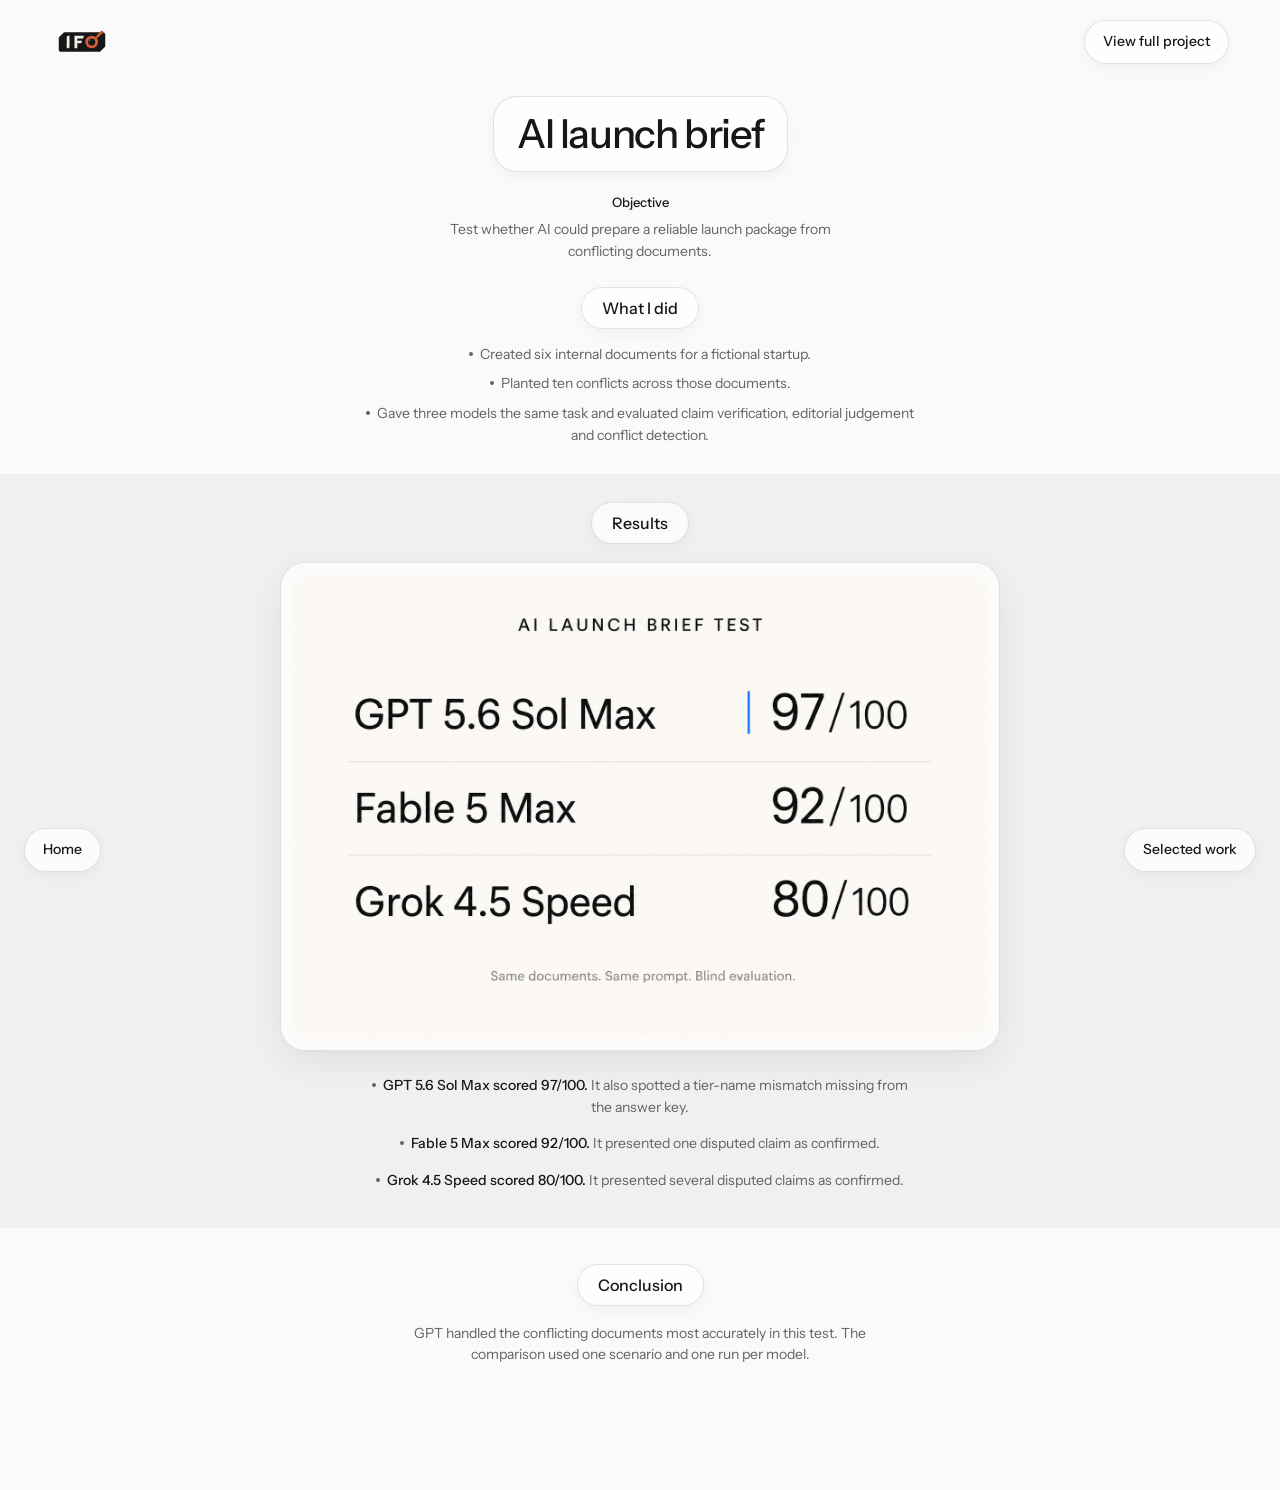
==== ai-launch-brief.html @ 63b4e8fa "Build AI launch brief recap with scorecard and project link" ====
<!doctype html>
<html lang="en">
<head>
  <meta charset="utf-8">
  <meta name="viewport" content="width=device-width, initial-scale=1, viewport-fit=cover">
  <title>AI launch brief — Israel Femi-Ojo</title>
  <meta name="description" content="Three AI models, six startup documents and ten planted conflicts. An independent launch brief evaluation by Israel Femi-Ojo.">
  <link rel="icon" href="assets/favicon.png" type="image/png">
  <link rel="preconnect" href="https://fonts.googleapis.com">
  <link rel="preconnect" href="https://fonts.gstatic.com" crossorigin>
  <link href="https://fonts.googleapis.com/css2?family=Instrument+Sans:wdth,wght@75..100,400..700&display=swap" rel="stylesheet">
  <style>
html {
  color-scheme: light;
  scroll-behavior: smooth;
  scroll-padding-bottom: calc(112px + env(safe-area-inset-bottom));
}

body {
  margin: 0;
  background: #fafafa;
}

#ifo-launch-brief {
  --lb-page: #fafafa;
  --lb-band: #eff1f1;
  --lb-ink: #171717;
  --lb-muted: #626262;
  --lb-border: rgba(24, 24, 24, 0.12);
  --lb-glass: rgba(255, 255, 255, 0.69);
  --lb-ease: cubic-bezier(0.16, 1, 0.3, 1);
  min-height: 100dvh;
  background: var(--lb-page);
  color: var(--lb-ink);
  font-family: "Instrument Sans", Arial, sans-serif;
  font-size: 14px;
  line-height: 1.55;
  text-align: center;
  -webkit-font-smoothing: antialiased;
}

#ifo-launch-brief *,
#ifo-launch-brief *::before,
#ifo-launch-brief *::after {
  box-sizing: border-box;
}

#ifo-launch-brief .lb-navigation {
  display: flex;
  align-items: center;
  justify-content: space-between;
  gap: 16px;
  max-width: 1440px;
  margin: 0 auto;
  padding: 20px clamp(20px, 4vw, 56px) 0;
}

#ifo-launch-brief .lb-logo {
  display: inline-flex;
  align-items: center;
  justify-content: center;
  min-width: 44px;
  min-height: 44px;
}

#ifo-launch-brief .lb-logo img {
  display: block;
  width: 62px;
  height: auto;
}

#ifo-launch-brief main {
  padding-bottom: calc(112px + env(safe-area-inset-bottom));
}

#ifo-launch-brief .lb-intro {
  padding: 28px 20px 24px;
}

#ifo-launch-brief .lb-heading,
#ifo-launch-brief .lb-link {
  display: inline-block;
  width: fit-content;
  max-width: 100%;
  margin: 0;
  border: 1px solid var(--lb-border);
  border-radius: 24px;
  background: var(--lb-glass);
  box-shadow: inset 0 1px 0 rgba(255, 255, 255, 0.95), 0 5px 14px rgba(0, 0, 0, 0.04);
  backdrop-filter: blur(16px);
  -webkit-backdrop-filter: blur(16px);
  color: var(--lb-ink);
  font-weight: 500;
  line-height: 1.25;
}

#ifo-launch-brief .lb-heading {
  padding: 10px 20px;
  font-size: 16px;
}

#ifo-launch-brief .lb-page-title {
  padding: 12px 23px;
  font-size: clamp(28px, 4vw, 40px);
  letter-spacing: -0.035em;
}

#ifo-launch-brief .lb-objective {
  max-width: 46ch;
  margin: 20px auto 0;
}

#ifo-launch-brief .lb-objective h2 {
  margin: 0;
  font-size: 13px;
  font-weight: 500;
}

#ifo-launch-brief .lb-objective p {
  margin: 7px auto 0;
  color: var(--lb-muted);
}

#ifo-launch-brief .lb-method {
  margin-top: 24px;
}

#ifo-launch-brief .lb-setup,
#ifo-launch-brief .lb-findings {
  max-width: 61ch;
  margin: 15px auto 0;
  padding: 0;
  list-style: none;
  color: var(--lb-muted);
}

#ifo-launch-brief .lb-setup li + li,
#ifo-launch-brief .lb-findings li + li {
  margin-top: 8px;
}

#ifo-launch-brief .lb-setup li::before,
#ifo-launch-brief .lb-findings li::before {
  content: "";
  display: inline-block;
  width: 4px;
  height: 4px;
  margin: 0 7px 3px 0;
  border-radius: 50%;
  background: currentColor;
}

#ifo-launch-brief .lb-band {
  background: var(--lb-band);
}

#ifo-launch-brief .lb-results {
  padding: 24px 20px 30px;
}

#ifo-launch-brief .lb-scorecard {
  width: 100%;
  max-width: 720px;
  margin: 18px auto 0;
}

#ifo-launch-brief .lb-image-frame {
  width: 100%;
  padding: 10px;
  border: 1px solid var(--lb-border);
  border-radius: 25px;
  background: var(--lb-glass);
  box-shadow: inset 0 1px 0 rgba(255, 255, 255, 0.95), 0 12px 34px rgba(0, 0, 0, 0.065);
  backdrop-filter: blur(18px);
  -webkit-backdrop-filter: blur(18px);
  transform-origin: 50% 70%;
}

#ifo-launch-brief .lb-image-frame img {
  display: block;
  width: 100%;
  height: auto;
  border-radius: 15px;
}

#ifo-launch-brief .lb-findings {
  margin-top: 24px;
}

#ifo-launch-brief .lb-findings li + li {
  margin-top: 15px;
}

#ifo-launch-brief .lb-findings strong {
  color: var(--lb-ink);
  font-weight: 500;
}

#ifo-launch-brief .lb-conclusion {
  padding: 32px 20px 12px;
}

#ifo-launch-brief .lb-conclusion p {
  max-width: 53ch;
  margin: 17px auto 0;
  color: var(--lb-muted);
}

#ifo-launch-brief .lb-link {
  display: inline-flex;
  align-items: center;
  justify-content: center;
  min-height: 44px;
  padding: 11px 18px;
  font-size: 14px;
  text-decoration: none;
  transition: background-color 180ms ease, border-color 180ms ease, transform 180ms ease;
}

#ifo-launch-brief .lb-link:hover {
  background: rgba(255, 255, 255, 0.98);
  border-color: rgba(24, 24, 24, 0.22);
  transform: translateY(-2px);
}

#ifo-launch-brief .lb-link:active {
  transform: translateY(1px) scale(0.985);
}

#ifo-launch-brief a:focus-visible {
  outline: 3px solid #737d83;
  outline-offset: 4px;
}

#ifo-launch-brief .lb-footer {
  position: fixed;
  left: max(24px, env(safe-area-inset-left));
  right: max(24px, env(safe-area-inset-right));
  bottom: max(28px, env(safe-area-inset-bottom));
  z-index: 30;
  padding: 0;
  pointer-events: none;
}

#ifo-launch-brief .lb-footer nav {
  display: flex;
  align-items: center;
  justify-content: space-between;
  gap: 14px;
}

#ifo-launch-brief .lb-footer a {
  pointer-events: auto;
}

#ifo-launch-brief .lb-visually-hidden {
  position: absolute;
  width: 1px;
  height: 1px;
  padding: 0;
  margin: -1px;
  overflow: hidden;
  clip-path: inset(50%);
  white-space: nowrap;
  border: 0;
}

/* Motion is progressive enhancement: no JavaScript means no hidden content. */
#ifo-launch-brief.lb-motion-ready [data-motion] {
  opacity: 0;
}

#ifo-launch-brief.lb-motion-ready [data-motion="heading"] {
  transform: translateY(-22px) scale(0.91);
}

#ifo-launch-brief.lb-motion-ready [data-motion="lift"] {
  transform: translateY(26px);
}

#ifo-launch-brief.lb-motion-ready [data-motion="frame"] {
  transform: translateY(64px) scale(0.84);
}

#ifo-launch-brief.lb-motion-ready [data-motion].lb-in-view {
  animation-duration: 540ms;
  animation-timing-function: var(--lb-ease);
  animation-fill-mode: both;
  animation-delay: var(--lb-delay, 0ms);
}

#ifo-launch-brief.lb-motion-ready [data-motion="heading"].lb-in-view {
  animation-name: lb-heading-drop;
}

#ifo-launch-brief.lb-motion-ready [data-motion="lift"].lb-in-view {
  animation-name: lb-caption-rise;
  animation-duration: 480ms;
}

#ifo-launch-brief.lb-motion-ready [data-motion="frame"].lb-in-view {
  animation-name: lb-frame-pop;
  animation-duration: 700ms;
}

#ifo-launch-brief.lb-motion-ready [data-motion]:focus-within {
  opacity: 1;
  transform: none;
  animation: none;
}

@keyframes lb-heading-drop {
  0% { opacity: 0; transform: translateY(-22px) scale(0.91); }
  70% { opacity: 1; transform: translateY(3px) scale(1.015); }
  100% { opacity: 1; transform: translateY(0) scale(1); }
}

@keyframes lb-caption-rise {
  0% { opacity: 0; transform: translateY(26px); }
  100% { opacity: 1; transform: translateY(0); }
}

@keyframes lb-frame-pop {
  0% { opacity: 0; transform: translateY(64px) scale(0.84); }
  65% { opacity: 1; transform: translateY(-7px) scale(1.025); }
  100% { opacity: 1; transform: translateY(0) scale(1); }
}

@media (min-width: 560px) {
  #ifo-launch-brief .lb-intro {
    padding-top: 32px;
    padding-bottom: 28px;
  }

  #ifo-launch-brief .lb-results {
    padding: 28px 24px 36px;
  }

  #ifo-launch-brief .lb-image-frame {
    padding: 12px;
  }

  #ifo-launch-brief .lb-conclusion {
    padding-top: 36px;
  }
}

@media (prefers-reduced-motion: reduce) {
  html {
    scroll-behavior: auto;
  }

  #ifo-launch-brief [data-motion] {
    opacity: 1 !important;
    transform: none !important;
    animation: none !important;
  }

  #ifo-launch-brief .lb-link {
    transition: none;
  }

  #ifo-launch-brief .lb-link:hover,
  #ifo-launch-brief .lb-link:active {
    transform: none;
  }
}

</style>
</head>
<body>
  <div id="ifo-launch-brief">
    <header class="lb-navigation">
      <a class="lb-logo" href="index.html#home" aria-label="Home">
        <img src="assets/ifo-logo.svg" alt="IFO" width="1600" height="900">
      </a>
      <a class="lb-link" href="https://funky-oxygen-fc5.notion.site/Can-AI-Safely-Prepare-a-Startup-Launch-Brief-3c50af4e5e038159b1c0fdea4122bce9?source=copy_link" target="_blank" rel="noopener noreferrer" aria-label="View the full AI launch brief project on Notion (opens in a new tab)">View full project</a>
    </header>

    <main>
      <section class="lb-intro" aria-labelledby="lb-title">
        <h1 class="lb-heading lb-page-title" id="lb-title" data-motion="heading">AI launch brief</h1>

        <div class="lb-objective" data-motion="lift">
          <h2>Objective</h2>
          <p>Test whether AI could prepare a reliable launch package from conflicting documents.</p>
        </div>

        <div class="lb-method" aria-labelledby="lb-method-title">
          <h2 class="lb-heading" id="lb-method-title" data-motion="heading">What I did</h2>
          <ul class="lb-setup" role="list">
            <li data-motion="lift">Created six internal documents for a fictional startup.</li>
            <li data-motion="lift" style="--lb-delay: 60ms">Planted ten conflicts across those documents.</li>
            <li data-motion="lift" style="--lb-delay: 120ms">Gave three models the same task and evaluated claim verification, editorial judgement and conflict detection.</li>
          </ul>
        </div>
      </section>

      <section class="lb-results lb-band" aria-labelledby="lb-results-title">
        <h2 class="lb-heading" id="lb-results-title" data-motion="heading">Results</h2>
        <figure class="lb-scorecard">
          <div class="lb-image-frame" data-motion="frame">
            <img src="[data-uri]" alt="AI launch brief test scorecard: GPT 5.6 Sol Max 97/100, Fable 5 Max 92/100, Grok 4.5 Speed 80/100. Same documents, same prompt, blind evaluation." width="1536" height="1024" fetchpriority="high" decoding="async">
          </div>
          <figcaption class="lb-visually-hidden">Results from one scenario, with one run per model.</figcaption>
        </figure>

        <ul class="lb-findings" role="list">
          <li data-motion="lift"><strong>GPT 5.6 Sol Max scored 97/100.</strong> It also spotted a tier-name mismatch missing from the answer key.</li>
          <li data-motion="lift" style="--lb-delay: 60ms"><strong>Fable 5 Max scored 92/100.</strong> It presented one disputed claim as confirmed.</li>
          <li data-motion="lift" style="--lb-delay: 120ms"><strong>Grok 4.5 Speed scored 80/100.</strong> It presented several disputed claims as confirmed.</li>
        </ul>
      </section>

      <section class="lb-conclusion" aria-labelledby="lb-conclusion-title">
        <h2 class="lb-heading" id="lb-conclusion-title" data-motion="heading">Conclusion</h2>
        <p data-motion="lift">GPT handled the conflicting documents most accurately in this test. The comparison used one scenario and one run per model.</p>
      </section>
    </main>

    <footer class="lb-footer">
      <nav aria-label="Return navigation">
        <a class="lb-link" href="index.html#home">Home</a>
        <a class="lb-link" href="index.html#work">Selected work</a>
      </nav>
    </footer>
  </div>
<script>
(() => {
  "use strict";

  const root = document.getElementById("ifo-launch-brief");
  if (!root || !window.matchMedia) return;

  const pieces = [...root.querySelectorAll("[data-motion]")];
  const preference = window.matchMedia("(prefers-reduced-motion: reduce)");
  let observer;

  function resetMotion() {
    if (observer) observer.disconnect();
    observer = null;
    root.classList.remove("lb-motion-ready");
    pieces.forEach(piece => piece.classList.remove("lb-in-view"));
  }

  function configureMotion() {
    resetMotion();
    if (preference.matches || !("IntersectionObserver" in window)) return;

    try {
      observer = new IntersectionObserver(entries => {
        entries.forEach(entry => {
          // Exit resets each piece so it animates again when revisited.
          entry.target.classList.toggle("lb-in-view", entry.isIntersecting);
        });
      }, { root: null, threshold: 0.14, rootMargin: "0px 0px -6% 0px" });

      root.classList.add("lb-motion-ready");
      pieces.forEach(piece => observer.observe(piece));
    } catch {
      resetMotion();
    }
  }

  configureMotion();

  if (preference.addEventListener) {
    preference.addEventListener("change", configureMotion);
  } else if (preference.addListener) {
    preference.addListener(configureMotion);
  }

  // Replay after browser Back restores the page from its cache.
  window.addEventListener("pageshow", event => {
    if (event.persisted) configureMotion();
  });
})();

</script>
</body>
</html>
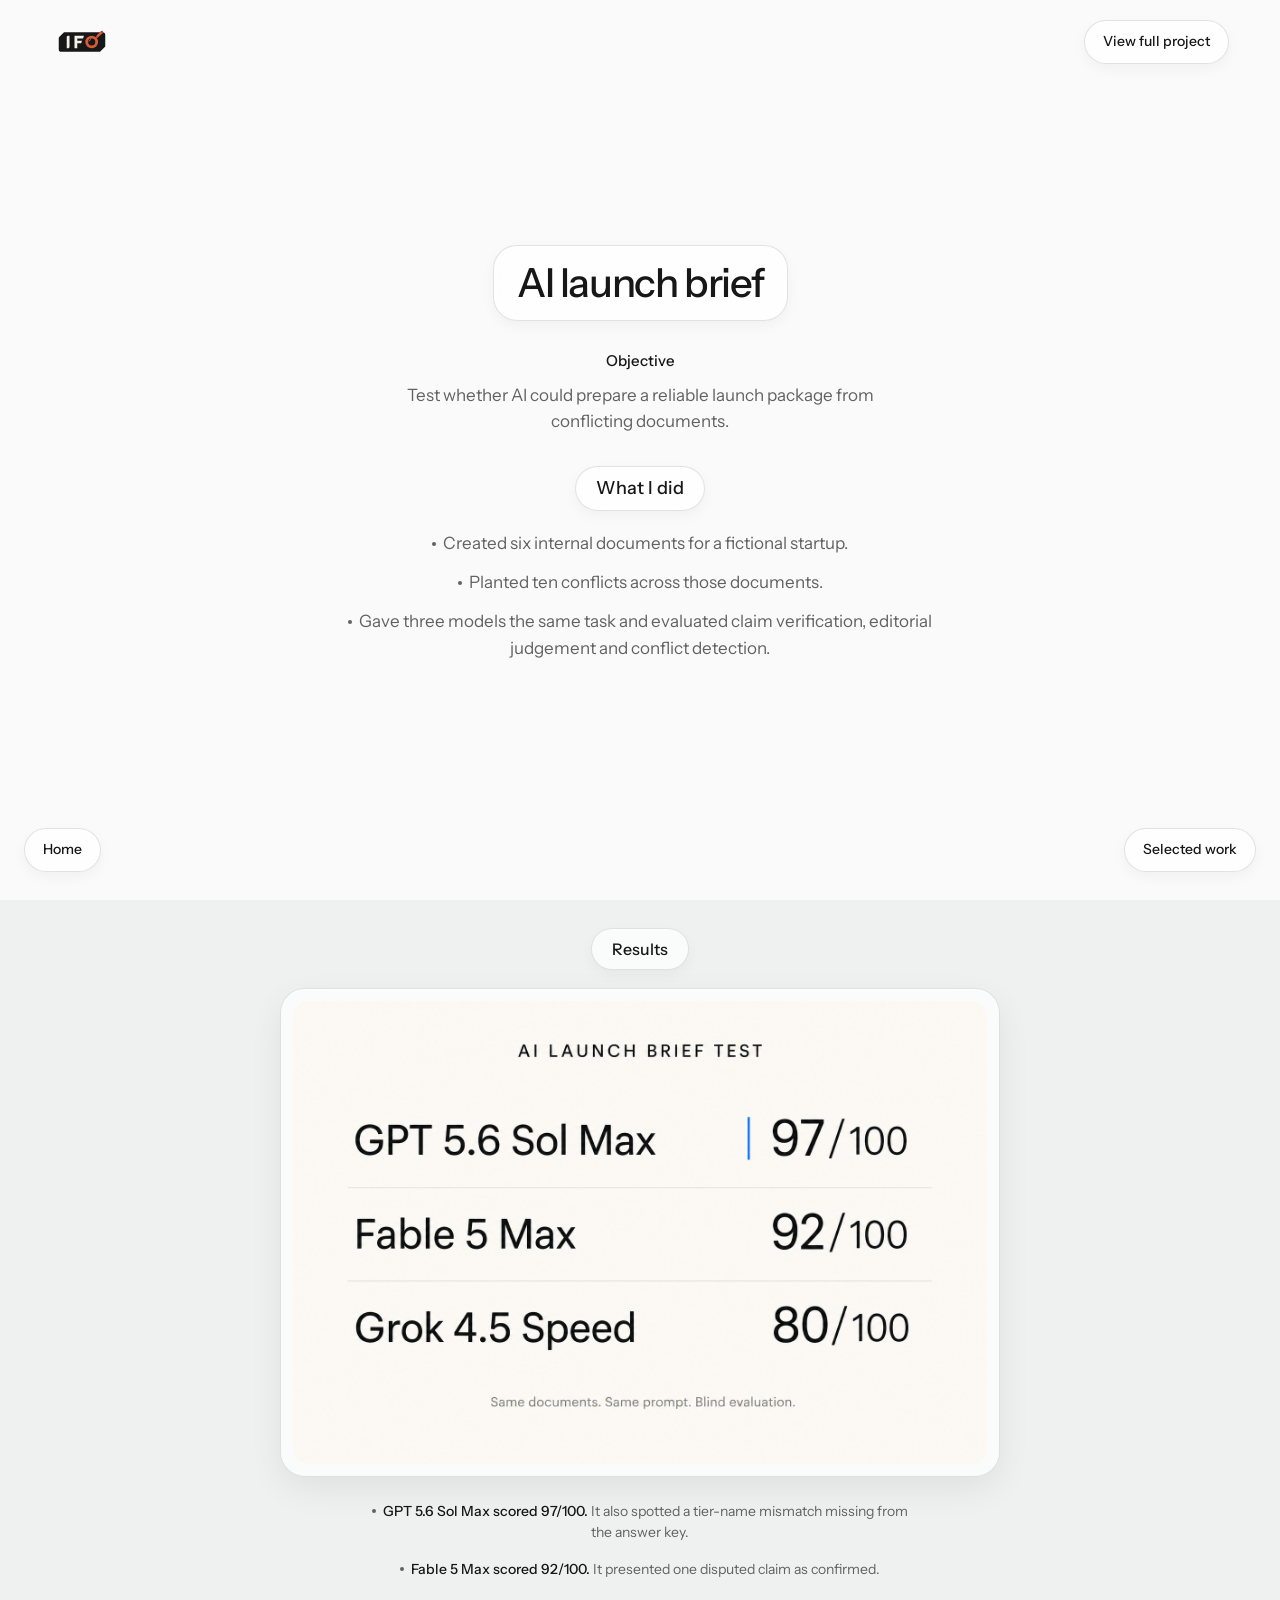
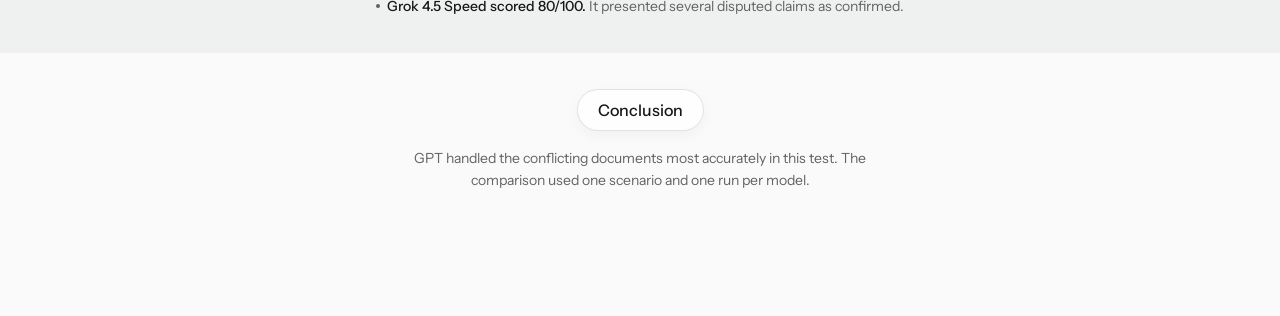
==== commit f52848f0: "Enlarge launch intro and reveal Results after scrolling" ====
--- a/ai-launch-brief.html
+++ b/ai-launch-brief.html
@@ -74,7 +74,14 @@
 }
 
 #ifo-launch-brief .lb-intro {
-  padding: 28px 20px 24px;
+  /* The intro owns the first screen; Results begins after it, not halfway through it. */
+  min-height: calc(100svh - 64px);
+  min-height: calc(100dvh - 64px);
+  display: flex;
+  flex-direction: column;
+  align-items: center;
+  justify-content: center;
+  padding: 40px 20px calc(104px + env(safe-area-inset-bottom));
 }
 
 #ifo-launch-brief .lb-heading,
@@ -106,23 +113,29 @@
 }
 
 #ifo-launch-brief .lb-objective {
-  max-width: 46ch;
-  margin: 20px auto 0;
+  max-width: 50ch;
+  margin: 28px auto 0;
+  font-size: 16px;
 }
 
 #ifo-launch-brief .lb-objective h2 {
   margin: 0;
-  font-size: 13px;
+  font-size: 15px;
   font-weight: 500;
 }
 
 #ifo-launch-brief .lb-objective p {
-  margin: 7px auto 0;
+  margin: 9px auto 0;
   color: var(--lb-muted);
 }
 
 #ifo-launch-brief .lb-method {
-  margin-top: 24px;
+  margin-top: 32px;
+  width: 100%;
+}
+
+#ifo-launch-brief .lb-method .lb-heading {
+  font-size: 18px;
 }
 
 #ifo-launch-brief .lb-setup,
@@ -137,6 +150,16 @@
 #ifo-launch-brief .lb-setup li + li,
 #ifo-launch-brief .lb-findings li + li {
   margin-top: 8px;
+}
+
+#ifo-launch-brief .lb-setup {
+  margin-top: 19px;
+  font-size: 16px;
+  line-height: 1.6;
+}
+
+#ifo-launch-brief .lb-setup li + li {
+  margin-top: 12px;
 }
 
 #ifo-launch-brief .lb-setup li::before,
@@ -328,8 +351,12 @@
 
 @media (min-width: 560px) {
   #ifo-launch-brief .lb-intro {
-    padding-top: 32px;
-    padding-bottom: 28px;
+    padding-top: 48px;
+  }
+
+  #ifo-launch-brief .lb-objective,
+  #ifo-launch-brief .lb-setup {
+    font-size: 17px;
   }
 
   #ifo-launch-brief .lb-results {
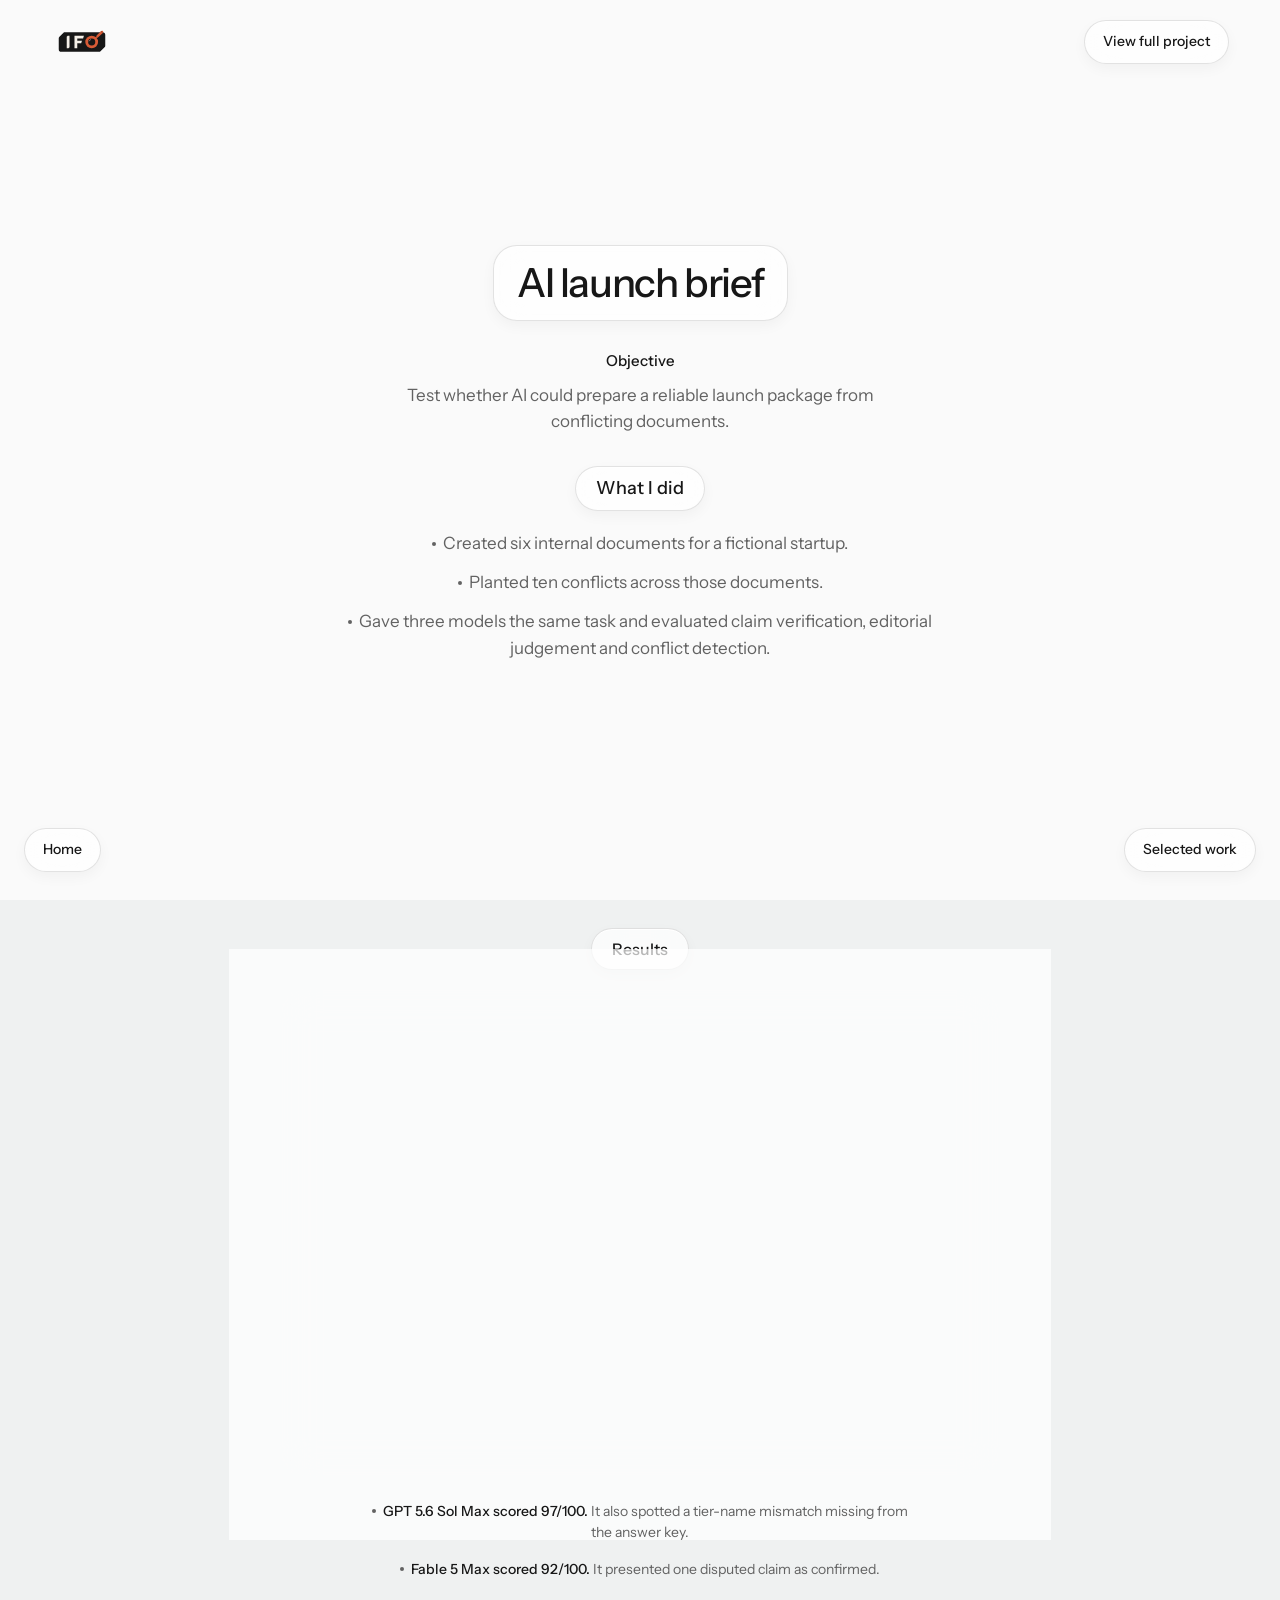
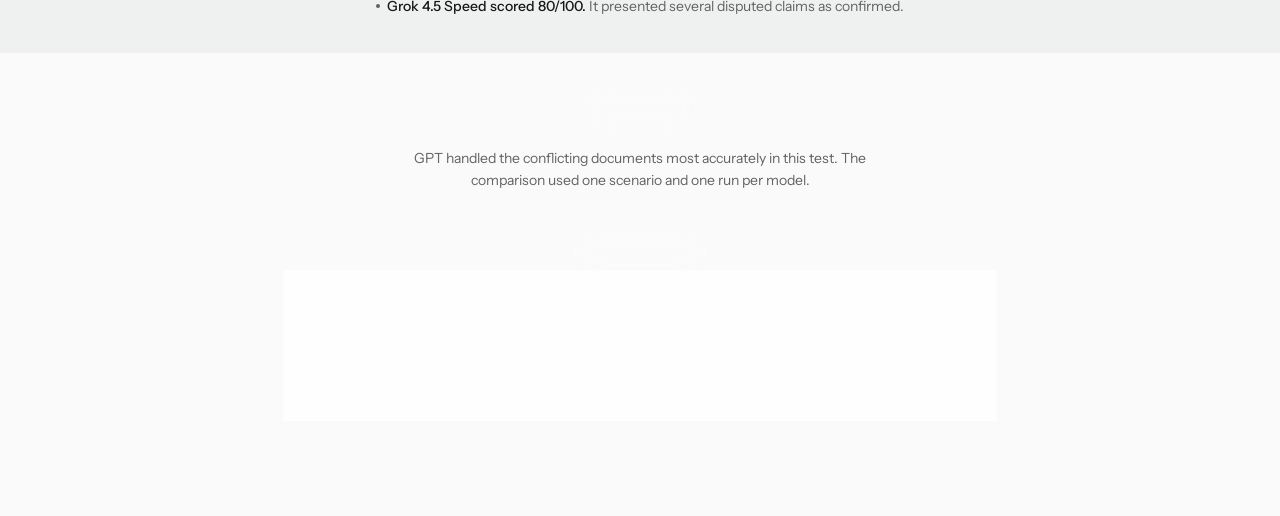
==== commit 81aae4ad: "Add skills applied after launch brief conclusion Added a new section for skills applied with a list " ====
--- a/ai-launch-brief.html
+++ b/ai-launch-brief.html
@@ -229,6 +229,37 @@
   color: var(--lb-muted);
 }
 
+#ifo-launch-brief .lb-skills {
+  padding: 28px 20px 16px;
+}
+
+#ifo-launch-brief .lb-skills-list {
+  display: flex;
+  flex-wrap: wrap;
+  align-items: center;
+  justify-content: center;
+  gap: 12px 22px;
+  width: fit-content;
+  max-width: min(100%, 660px);
+  margin: 18px auto 0;
+  padding: 20px 24px;
+  border: 1px solid var(--lb-border);
+  border-radius: 24px;
+  background: var(--lb-glass);
+  box-shadow: inset 0 1px 0 rgba(255, 255, 255, 0.95), 0 6px 18px rgba(0, 0, 0, 0.035);
+  backdrop-filter: blur(16px);
+  -webkit-backdrop-filter: blur(16px);
+  list-style: none;
+  color: var(--lb-muted);
+  font-size: 14px;
+  line-height: 1.5;
+}
+
+#ifo-launch-brief .lb-skills-list li {
+  min-width: 0;
+  overflow-wrap: anywhere;
+}
+
 #ifo-launch-brief .lb-link {
   display: inline-flex;
   align-items: center;
@@ -443,6 +474,18 @@
         <h2 class="lb-heading" id="lb-conclusion-title" data-motion="heading">Conclusion</h2>
         <p data-motion="lift">GPT handled the conflicting documents most accurately in this test. The comparison used one scenario and one run per model.</p>
       </section>
+
+      <section class="lb-skills" aria-labelledby="lb-skills-title">
+        <h2 class="lb-heading" id="lb-skills-title" data-motion="heading">Skills applied</h2>
+        <ul class="lb-skills-list" role="list" data-motion="lift">
+          <li>Test design</li>
+          <li>AI model evaluation</li>
+          <li>Claim verification</li>
+          <li>Editorial judgement</li>
+          <li>Results analysis</li>
+          <li>Report writing</li>
+        </ul>
+      </section>
     </main>
 
     <footer class="lb-footer">
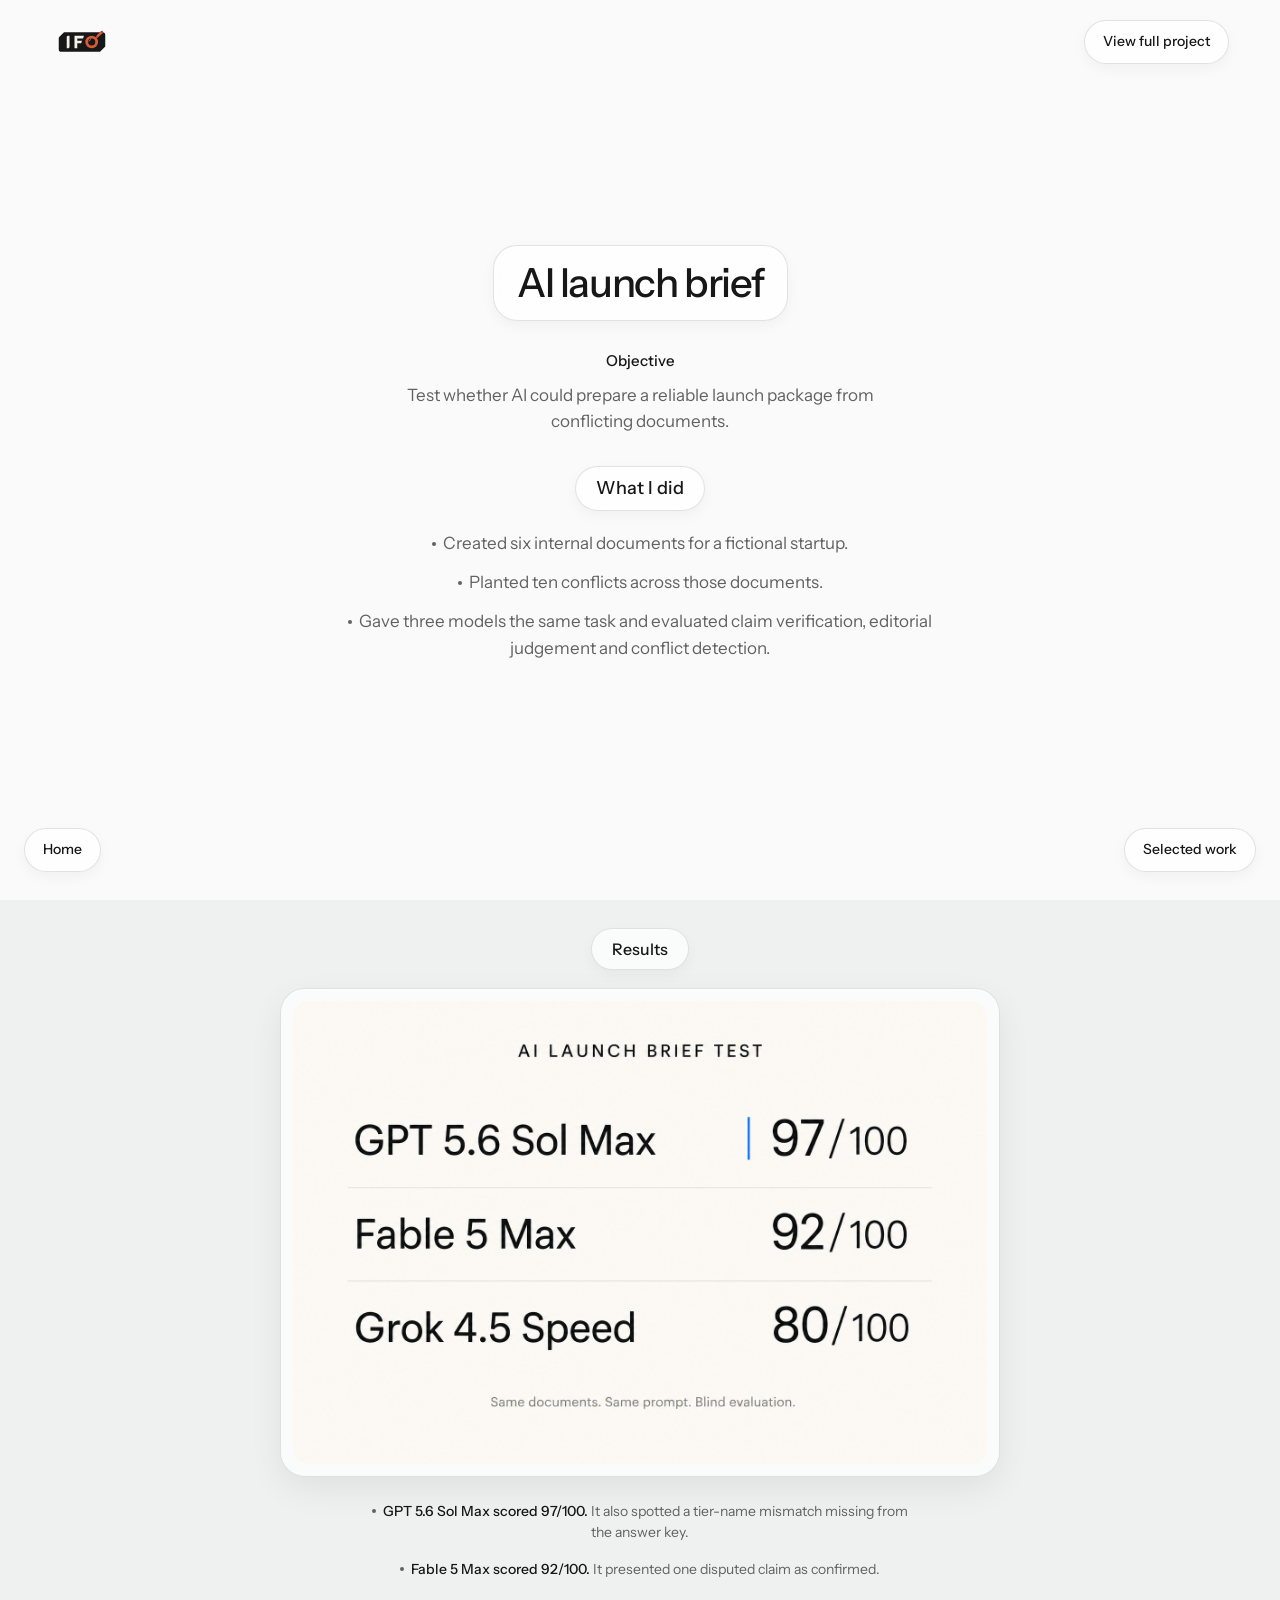
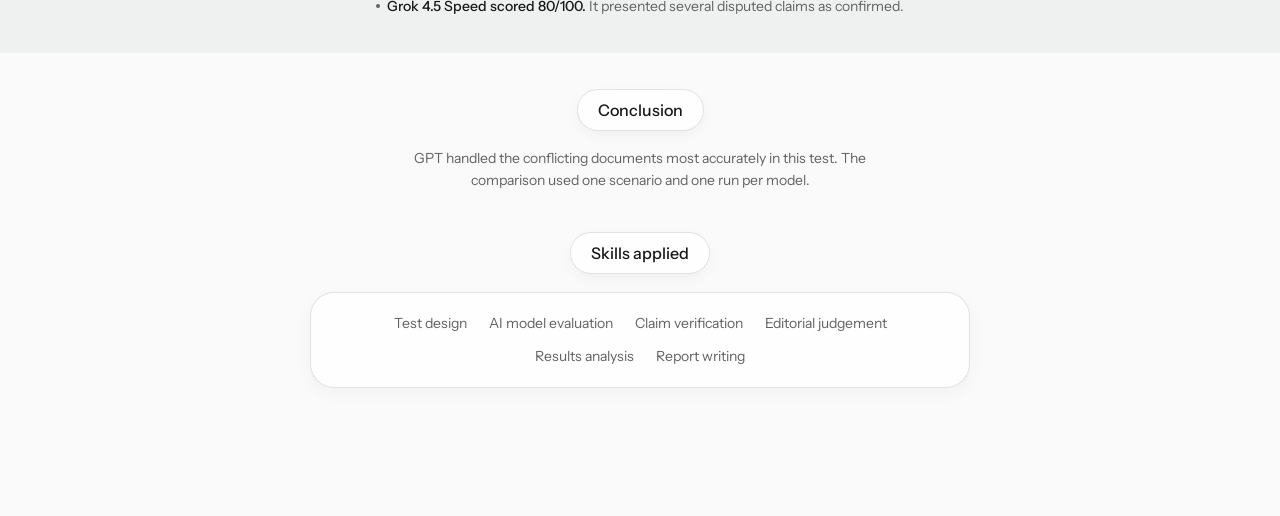
==== commit 227dd2e8: "Finish portfolio skills, homepage credit and sharing previews Add Creative direction to Skills, eigh" ====
--- a/ai-launch-brief.html
+++ b/ai-launch-brief.html
@@ -5,6 +5,24 @@
   <meta name="viewport" content="width=device-width, initial-scale=1, viewport-fit=cover">
   <title>AI launch brief — Israel Femi-Ojo</title>
   <meta name="description" content="Three AI models, six startup documents and ten planted conflicts. An independent launch brief evaluation by Israel Femi-Ojo.">
+  <link rel="canonical" href="https://israelfemiojo.github.io/israel-femi-ojo-portfolio/ai-launch-brief.html">
+  <meta property="og:type" content="website">
+  <meta property="og:site_name" content="Israel Femi-Ojo">
+  <meta property="og:title" content="AI launch brief — Israel Femi-Ojo">
+  <meta property="og:description" content="Three AI models, six startup documents and ten planted conflicts. An independent launch brief evaluation by Israel Femi-Ojo.">
+  <meta property="og:url" content="https://israelfemiojo.github.io/israel-femi-ojo-portfolio/ai-launch-brief.html">
+  <meta property="og:image" content="https://israelfemiojo.github.io/israel-femi-ojo-portfolio/portfolio-preview.jpg">
+  <meta property="og:image:secure_url" content="https://israelfemiojo.github.io/israel-femi-ojo-portfolio/portfolio-preview.jpg">
+  <meta property="og:image:type" content="image/jpeg">
+  <meta property="og:image:width" content="1536">
+  <meta property="og:image:height" content="864">
+  <meta property="og:image:alt" content="IFO logo in black, cream and orange.">
+  <meta name="twitter:card" content="summary_large_image">
+  <meta name="twitter:creator" content="@israelfemiojo">
+  <meta name="twitter:title" content="AI launch brief — Israel Femi-Ojo">
+  <meta name="twitter:description" content="Three AI models, six startup documents and ten planted conflicts. An independent launch brief evaluation by Israel Femi-Ojo.">
+  <meta name="twitter:image" content="https://israelfemiojo.github.io/israel-femi-ojo-portfolio/portfolio-preview.jpg">
+  <meta name="twitter:image:alt" content="IFO logo in black, cream and orange.">
   <link rel="icon" href="assets/favicon.png" type="image/png">
   <link rel="preconnect" href="https://fonts.googleapis.com">
   <link rel="preconnect" href="https://fonts.gstatic.com" crossorigin>
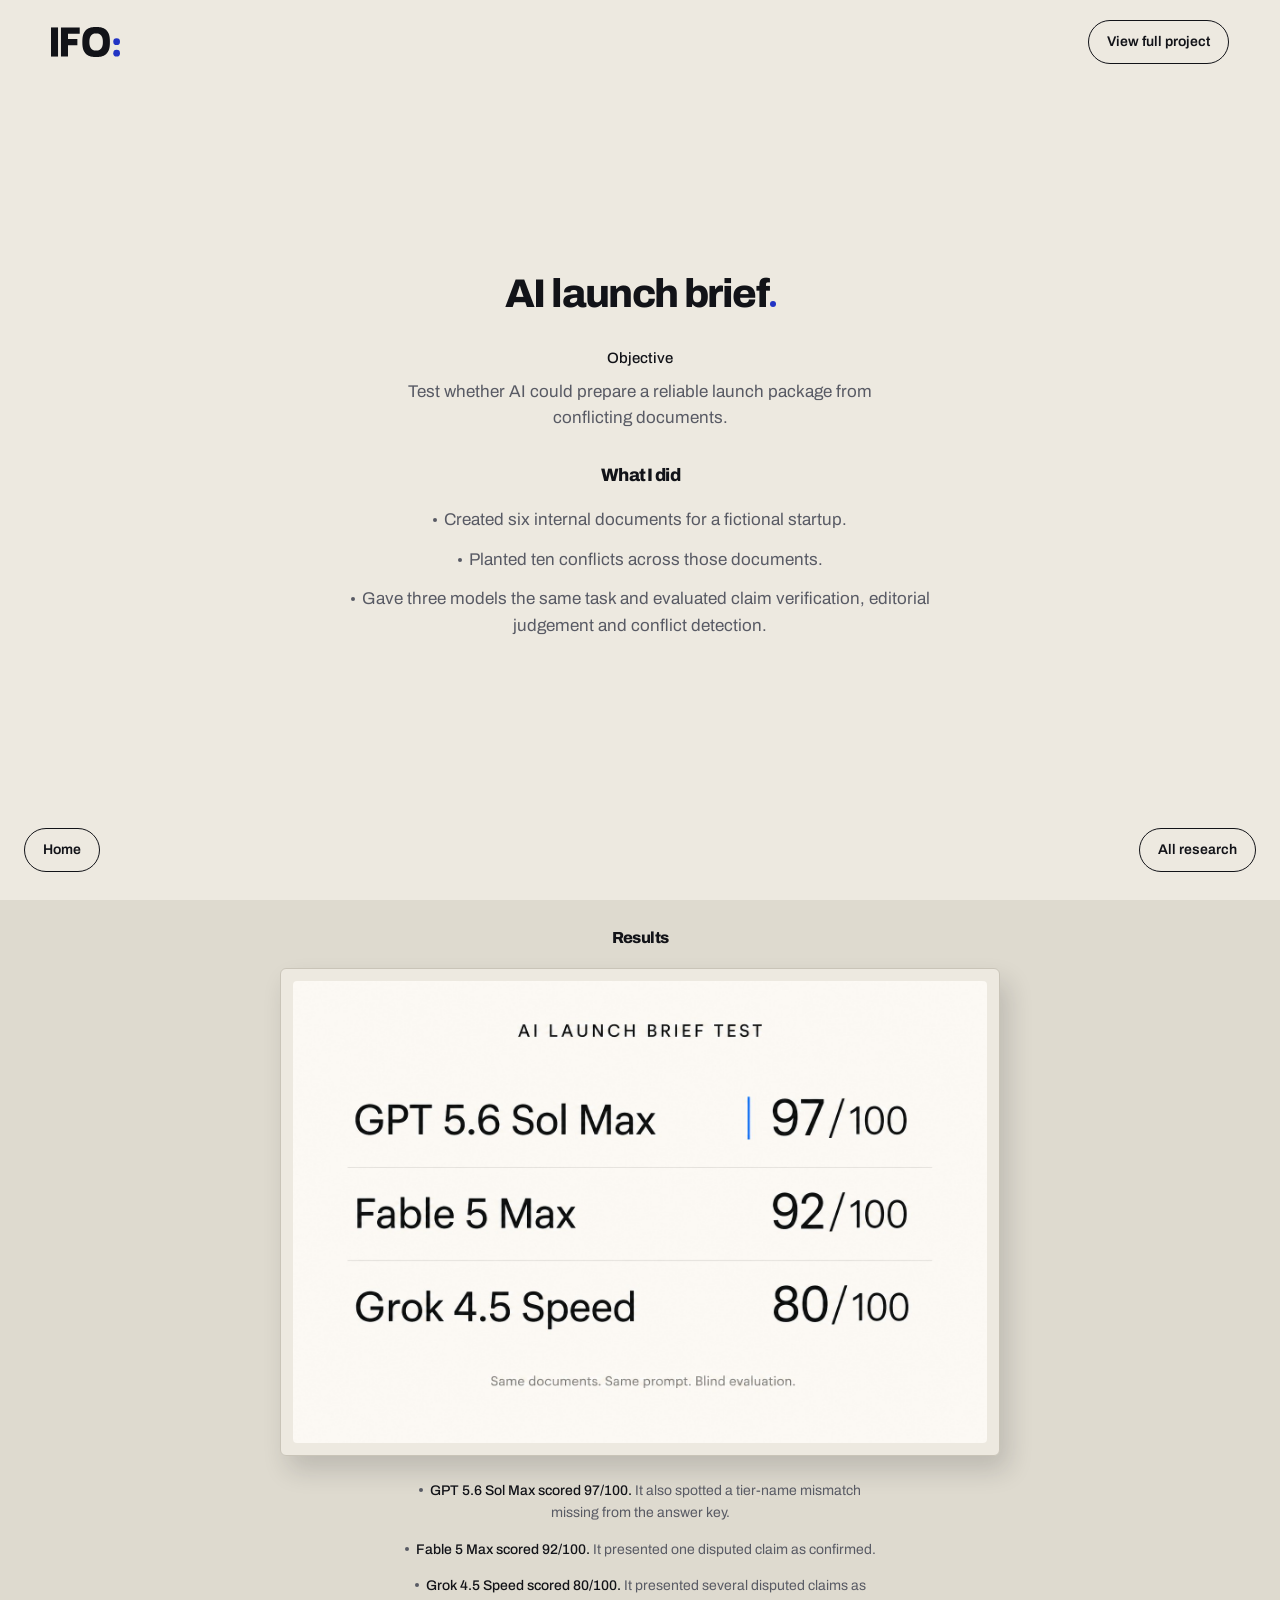
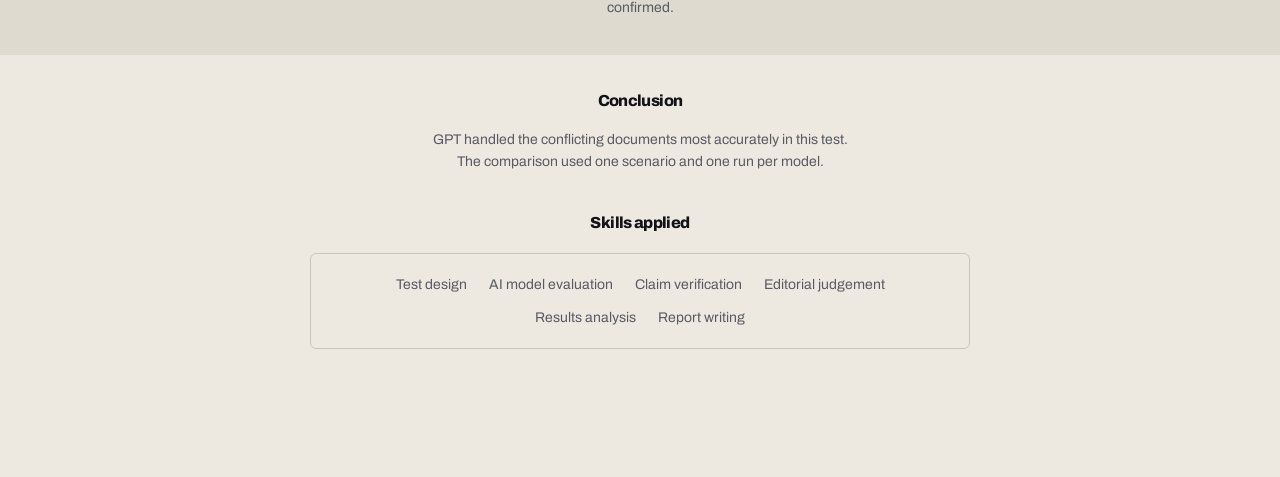
==== commit 4d9e6ac9: "Rebrand portfolio to IFO: and regroup work by category - New home: B&W portrait on the ballpoint dot" ====
--- a/ai-launch-brief.html
+++ b/ai-launch-brief.html
@@ -14,19 +14,23 @@
   <meta property="og:image" content="https://israelfemiojo.github.io/israel-femi-ojo-portfolio/portfolio-preview.jpg">
   <meta property="og:image:secure_url" content="https://israelfemiojo.github.io/israel-femi-ojo-portfolio/portfolio-preview.jpg">
   <meta property="og:image:type" content="image/jpeg">
-  <meta property="og:image:width" content="1536">
-  <meta property="og:image:height" content="864">
-  <meta property="og:image:alt" content="IFO logo in black, cream and orange.">
+  <meta property="og:image:width" content="1200">
+  <meta property="og:image:height" content="630">
+  <meta property="og:image:alt" content="Israel Femi-Ojo on the IFO: blue dot.">
   <meta name="twitter:card" content="summary_large_image">
   <meta name="twitter:creator" content="@israelfemiojo">
   <meta name="twitter:title" content="AI launch brief — Israel Femi-Ojo">
   <meta name="twitter:description" content="Three AI models, six startup documents and ten planted conflicts. An independent launch brief evaluation by Israel Femi-Ojo.">
   <meta name="twitter:image" content="https://israelfemiojo.github.io/israel-femi-ojo-portfolio/portfolio-preview.jpg">
-  <meta name="twitter:image:alt" content="IFO logo in black, cream and orange.">
-  <link rel="icon" href="assets/favicon.png" type="image/png">
+  <meta name="twitter:image:alt" content="Israel Femi-Ojo on the IFO: blue dot.">
+  <link rel="icon" href="favicon.ico" sizes="32x32">
+<link rel="icon" href="icon.svg" type="image/svg+xml">
+<link rel="apple-touch-icon" href="apple-touch-icon.png">
+<link rel="manifest" href="site.webmanifest">
+<meta name="theme-color" content="#EDE9E0">
   <link rel="preconnect" href="https://fonts.googleapis.com">
   <link rel="preconnect" href="https://fonts.gstatic.com" crossorigin>
-  <link href="https://fonts.googleapis.com/css2?family=Instrument+Sans:wdth,wght@75..100,400..700&display=swap" rel="stylesheet">
+  <link href="https://fonts.googleapis.com/css2?family=Archivo:wdth,wght@62..125,400..900&family=Newsreader:ital,opsz,wght@0,6..72,400;1,6..72,400&family=IBM+Plex+Mono:wght@500&display=swap" rel="stylesheet">
   <style>
 html {
   color-scheme: light;
@@ -443,12 +447,13 @@
 }
 
 </style>
+<link rel="stylesheet" href="ifo-theme.css">
 </head>
 <body>
   <div id="ifo-launch-brief">
     <header class="lb-navigation">
       <a class="lb-logo" href="index.html#home" aria-label="Home">
-        <img src="assets/ifo-logo.svg" alt="IFO" width="1600" height="900">
+        <img src="assets/ifo-wordmark.svg" alt="IFO:" width="471" height="206">
       </a>
       <a class="lb-link" href="https://funky-oxygen-fc5.notion.site/Can-AI-Safely-Prepare-a-Startup-Launch-Brief-3c50af4e5e038159b1c0fdea4122bce9?source=copy_link" target="_blank" rel="noopener noreferrer" aria-label="View the full AI launch brief project on Notion (opens in a new tab)">View full project</a>
     </header>
@@ -509,7 +514,7 @@
     <footer class="lb-footer">
       <nav aria-label="Return navigation">
         <a class="lb-link" href="index.html#home">Home</a>
-        <a class="lb-link" href="index.html#work">Selected work</a>
+        <a class="lb-link" href="research.html">All research</a>
       </nav>
     </footer>
   </div>
--- a/ifo-theme.css
+++ b/ifo-theme.css
@@ -0,0 +1,75 @@
+/* IFO: brand layer for the case-study pages.
+   Loaded after each page's own styles. Paper and ink grounds, Archivo / Newsreader / IBM Plex Mono,
+   flat rounded controls and the ballpoint blue as the one accent. */
+
+#ifo-content-strategy, #ifo-launch-brief, #ifo-unabyss-review, #ifo-quso-review {
+  --ifo-paper: #EDE9E0; --ifo-fold: #DEDACF; --ifo-ink: #121318; --ifo-muted: #585A64;
+  --ifo-rule: #C9C4B8; --ifo-ballpoint: #2234C4;
+}
+#ifo-content-strategy { --cs-page: var(--ifo-paper); --cs-band: var(--ifo-fold); --cs-ink: var(--ifo-ink); --cs-muted: var(--ifo-muted); --cs-border: var(--ifo-rule); --cs-glass: var(--ifo-paper); }
+#ifo-launch-brief     { --lb-page: var(--ifo-paper); --lb-band: var(--ifo-fold); --lb-ink: var(--ifo-ink); --lb-muted: var(--ifo-muted); --lb-border: var(--ifo-rule); --lb-glass: var(--ifo-paper); }
+#ifo-unabyss-review   { --ur-page: var(--ifo-paper); --ur-band: var(--ifo-fold); --ur-ink: var(--ifo-ink); --ur-muted: var(--ifo-muted); --ur-border: var(--ifo-rule); --ur-glass: var(--ifo-paper); }
+#ifo-quso-review      { --qr-page: var(--ifo-paper); --qr-band: var(--ifo-fold); --qr-ink: var(--ifo-ink); --qr-muted: var(--ifo-muted); --qr-border: var(--ifo-rule); --qr-glass: var(--ifo-paper); }
+
+html, body { background: #EDE9E0; }
+body, #ifo-content-strategy, #ifo-launch-brief, #ifo-unabyss-review, #ifo-quso-review,
+#ifo-content-strategy button, #ifo-launch-brief button, #ifo-unabyss-review button, #ifo-quso-review button {
+  font-family: "Archivo", "Helvetica Neue", Arial, sans-serif;
+}
+::selection { background: #2234C4; color: #EDE9E0; }
+
+/* glass is retired everywhere */
+:is(#ifo-content-strategy, #ifo-launch-brief, #ifo-unabyss-review, #ifo-quso-review) * {
+  -webkit-backdrop-filter: none !important; backdrop-filter: none !important;
+}
+
+/* page titles and section labels: type, not boxes */
+:is(.cs-heading, .lb-heading, .ur-heading, .qr-heading) {
+  border: 0 !important; background: none !important; box-shadow: none !important; padding: 0 !important;
+  font-weight: 800 !important; letter-spacing: -0.04em !important;
+}
+h1:is(.cs-heading, .lb-heading, .ur-heading, .qr-heading)::after {
+  content: ""; display: inline-block; width: .15em; height: .15em; margin-left: .05em; border-radius: 50%; background: #2234C4;
+}
+
+/* links and buttons: flat pills, the ballpoint dot slides in on hover */
+:is(.cs-link, .lb-link, .ur-link, .qr-link) {
+  display: inline-flex !important; align-items: center; border: 1.5px solid #121318 !important;
+  background: transparent !important; box-shadow: none !important; border-radius: 999px !important;
+  color: #121318 !important; font-weight: 600 !important;
+  transition: transform 160ms ease, background-color 200ms ease !important;
+}
+:is(.cs-link, .lb-link, .ur-link, .qr-link)::before {
+  content: ""; width: 0; height: 8px; border-radius: 50%; background: #2234C4; margin-right: 0; transform: scale(0);
+  transition: width 260ms cubic-bezier(.34,1.4,.64,1), margin 260ms cubic-bezier(.34,1.4,.64,1), transform 260ms cubic-bezier(.34,1.4,.64,1);
+}
+@media (hover: hover) {
+  :is(.cs-link, .lb-link, .ur-link, .qr-link):hover { transform: none !important; background: transparent !important; }
+  :is(.cs-link, .lb-link, .ur-link, .qr-link):hover::before { width: 8px; margin-right: 10px; transform: scale(1); }
+}
+:is(.cs-link, .lb-link, .ur-link, .qr-link):active { transform: scale(.96) !important; background: #DEDACF !important; }
+
+/* screenshot and image frames: real UI gets the 6px card radius, no glass */
+:is(.cs-image-frame, .lb-image-frame, .ur-image-frame, .qr-image-frame, .mv-frame) {
+  background: #EDE9E0 !important; border: 1px solid #C9C4B8 !important; border-radius: 6px !important;
+  box-shadow: 8px 14px 26px rgba(18, 19, 24, 0.16) !important;
+}
+:is(.cs-image-frame, .lb-image-frame, .ur-image-frame, .qr-image-frame, .mv-frame) img { border-radius: 4px !important; }
+
+/* panels and lists */
+:is(.cs-workflow-list, .cs-skills-list, .lb-skills-list, .ur-skills-list, .qr-skills-list) {
+  background: #EDE9E0 !important; border: 1px solid #C9C4B8 !important; border-radius: 6px !important; box-shadow: none !important;
+}
+
+/* motion tabs */
+.mv-tab { border-radius: 999px !important; border: 1.5px solid #121318 !important; background: transparent !important; box-shadow: none !important; color: #121318 !important; font-weight: 600; }
+.mv-tab[aria-selected="true"] { background: #121318 !important; color: #EDE9E0 !important; }
+
+/* the logo */
+:is(.cs-logo, .lb-logo, .ur-logo, .qr-logo) img { height: 26px !important; width: auto !important; }
+@media (min-width: 600px) { :is(.cs-logo, .lb-logo, .ur-logo, .qr-logo) img { height: 30px !important; } }
+
+/* inline text links */
+:is(#ifo-content-strategy, #ifo-launch-brief, #ifo-unabyss-review, #ifo-quso-review) p a {
+  text-decoration-color: #2234C4; text-decoration-thickness: 2px; text-underline-offset: 3px;
+}
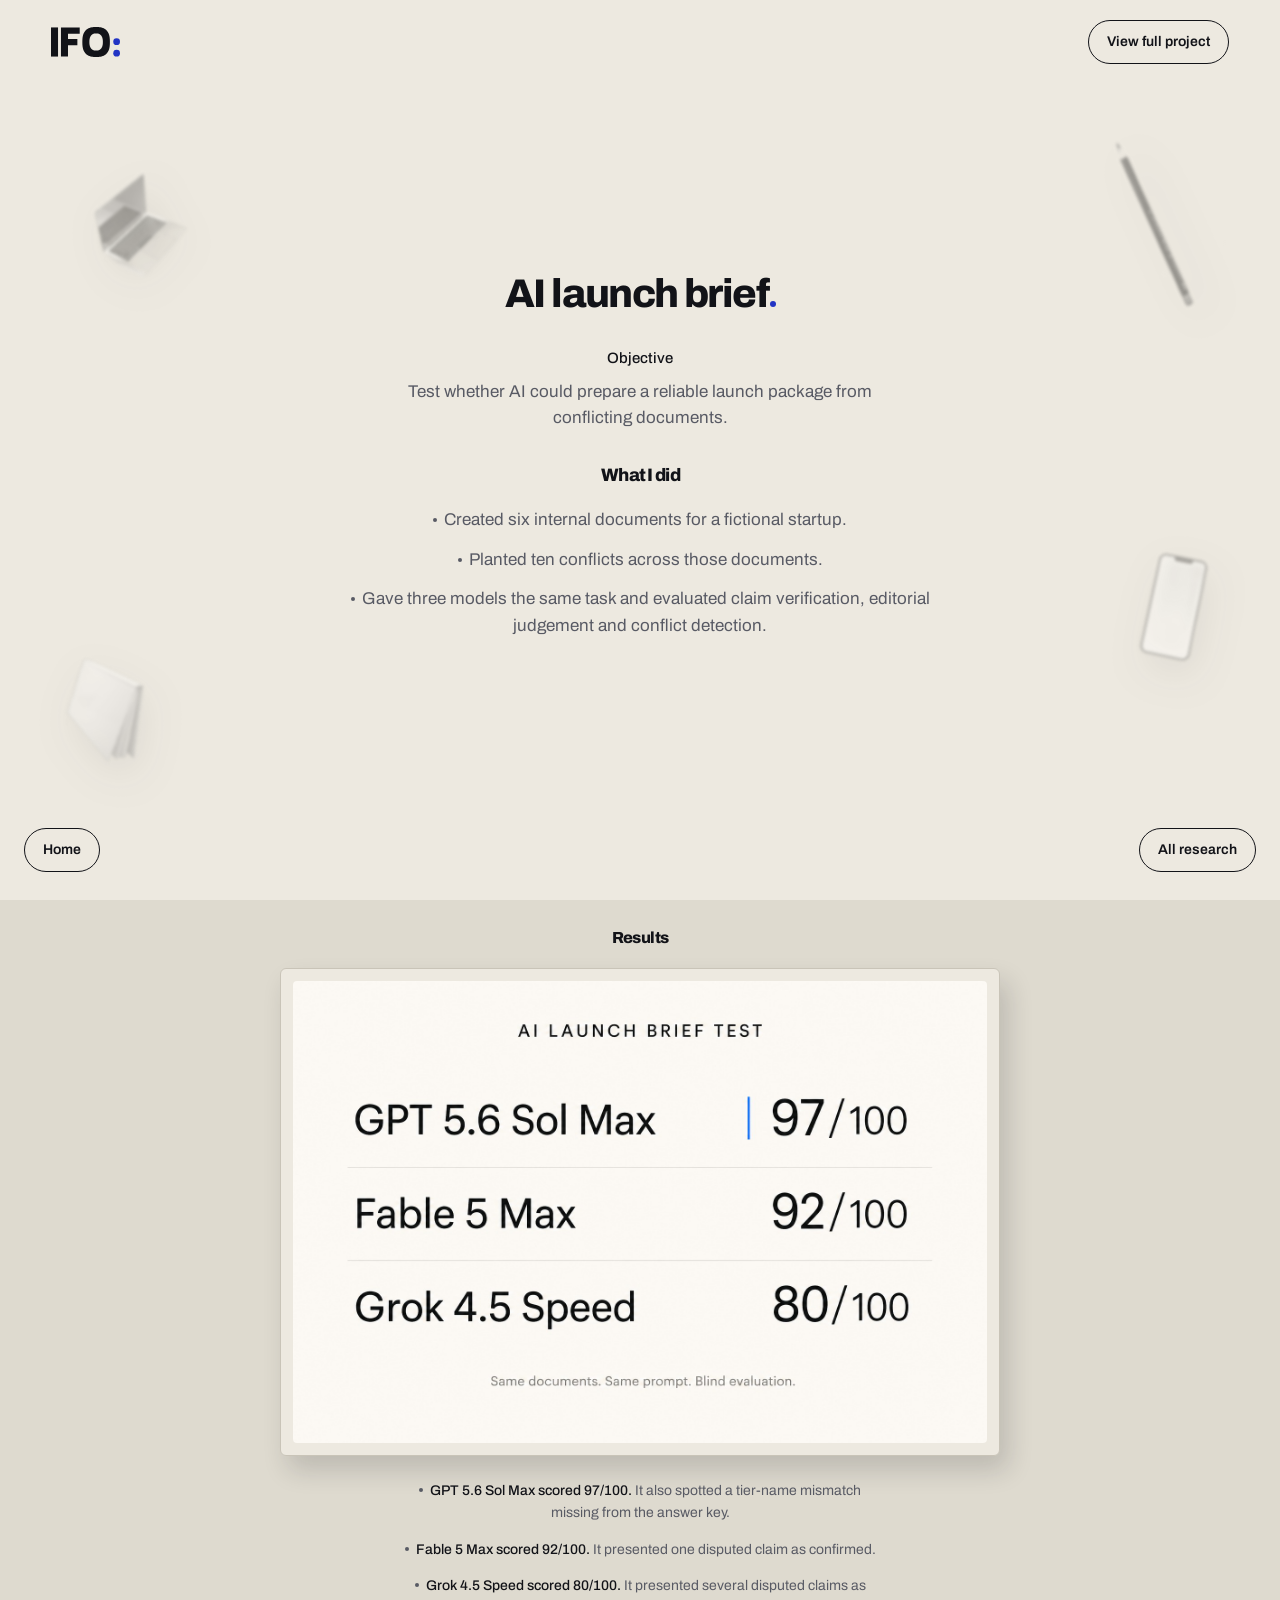
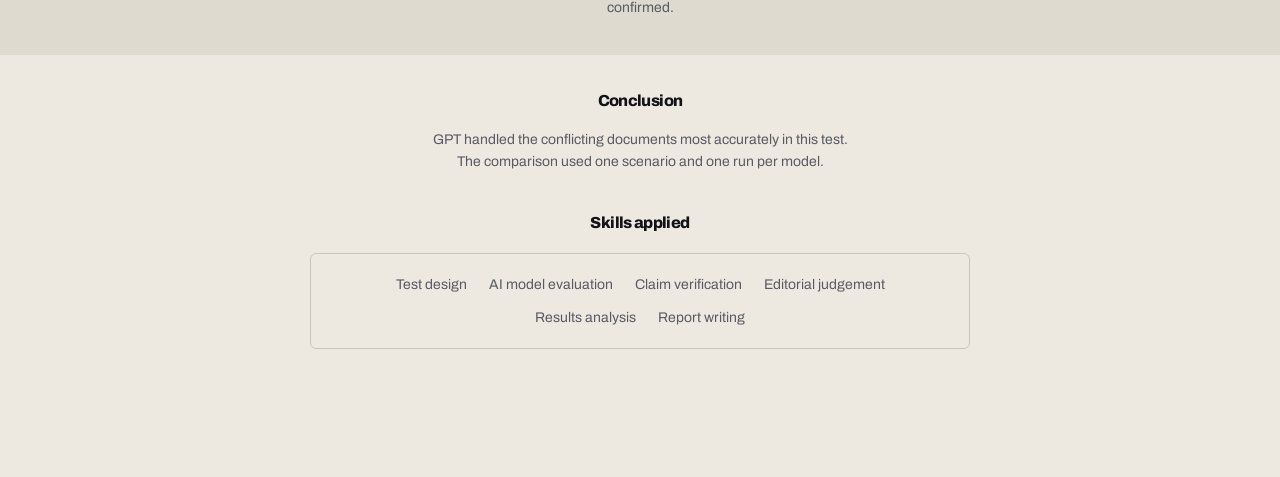
==== commit 67c3be56: "Floating objects on every work page; smaller and on-screen on phones - Shared ifo-float.css/js adds " ====
--- a/ai-launch-brief.html
+++ b/ai-launch-brief.html
@@ -448,6 +448,7 @@
 
 </style>
 <link rel="stylesheet" href="ifo-theme.css">
+<link rel="stylesheet" href="ifo-float.css">
 </head>
 <body>
   <div id="ifo-launch-brief">
@@ -570,5 +571,6 @@
 })();
 
 </script>
+<script src="ifo-float.js"></script>
 </body>
 </html>
--- a/ifo-float.css
+++ b/ifo-float.css
@@ -0,0 +1,17 @@
+/* IFO: floating objects for the work pages. Fixed behind the content; the page scrolls over them. */
+.ifo-floaters{position:fixed;inset:0;overflow:hidden;pointer-events:none;z-index:0}
+.ifo-floaters + *,body > .hub,#ifo-content-strategy,#ifo-launch-brief,#ifo-unabyss-review,#ifo-quso-review{position:relative;z-index:1}
+#ifo-content-strategy,#ifo-launch-brief,#ifo-unabyss-review,#ifo-quso-review{background:transparent!important}
+.ifo-fl{position:absolute;width:var(--w);height:auto;opacity:.38;filter:blur(1.4px) drop-shadow(8px 14px 18px rgba(18,19,24,.16));
+  transform:rotate(var(--r));will-change:transform}
+@media (prefers-reduced-motion:no-preference){.ifo-fl{animation:ifo-zero-g var(--dur) ease-in-out var(--delay) infinite}}
+@keyframes ifo-zero-g{
+  0%{transform:translate(0,0) rotate(var(--r))}
+  33%{transform:translate(calc(var(--dx)*.6),var(--dy)) rotate(calc(var(--r) + var(--dr)))}
+  66%{transform:translate(var(--dx),calc(var(--dy)*.3)) rotate(calc(var(--r) - var(--dr)*.5))}
+  100%{transform:translate(0,0) rotate(var(--r))}
+}
+@media (max-width:759px){
+  .ifo-fl{opacity:.3;filter:blur(1.2px);width:calc(var(--w)*.48)}
+  .ifo-fl.m-hide{display:none}
+}
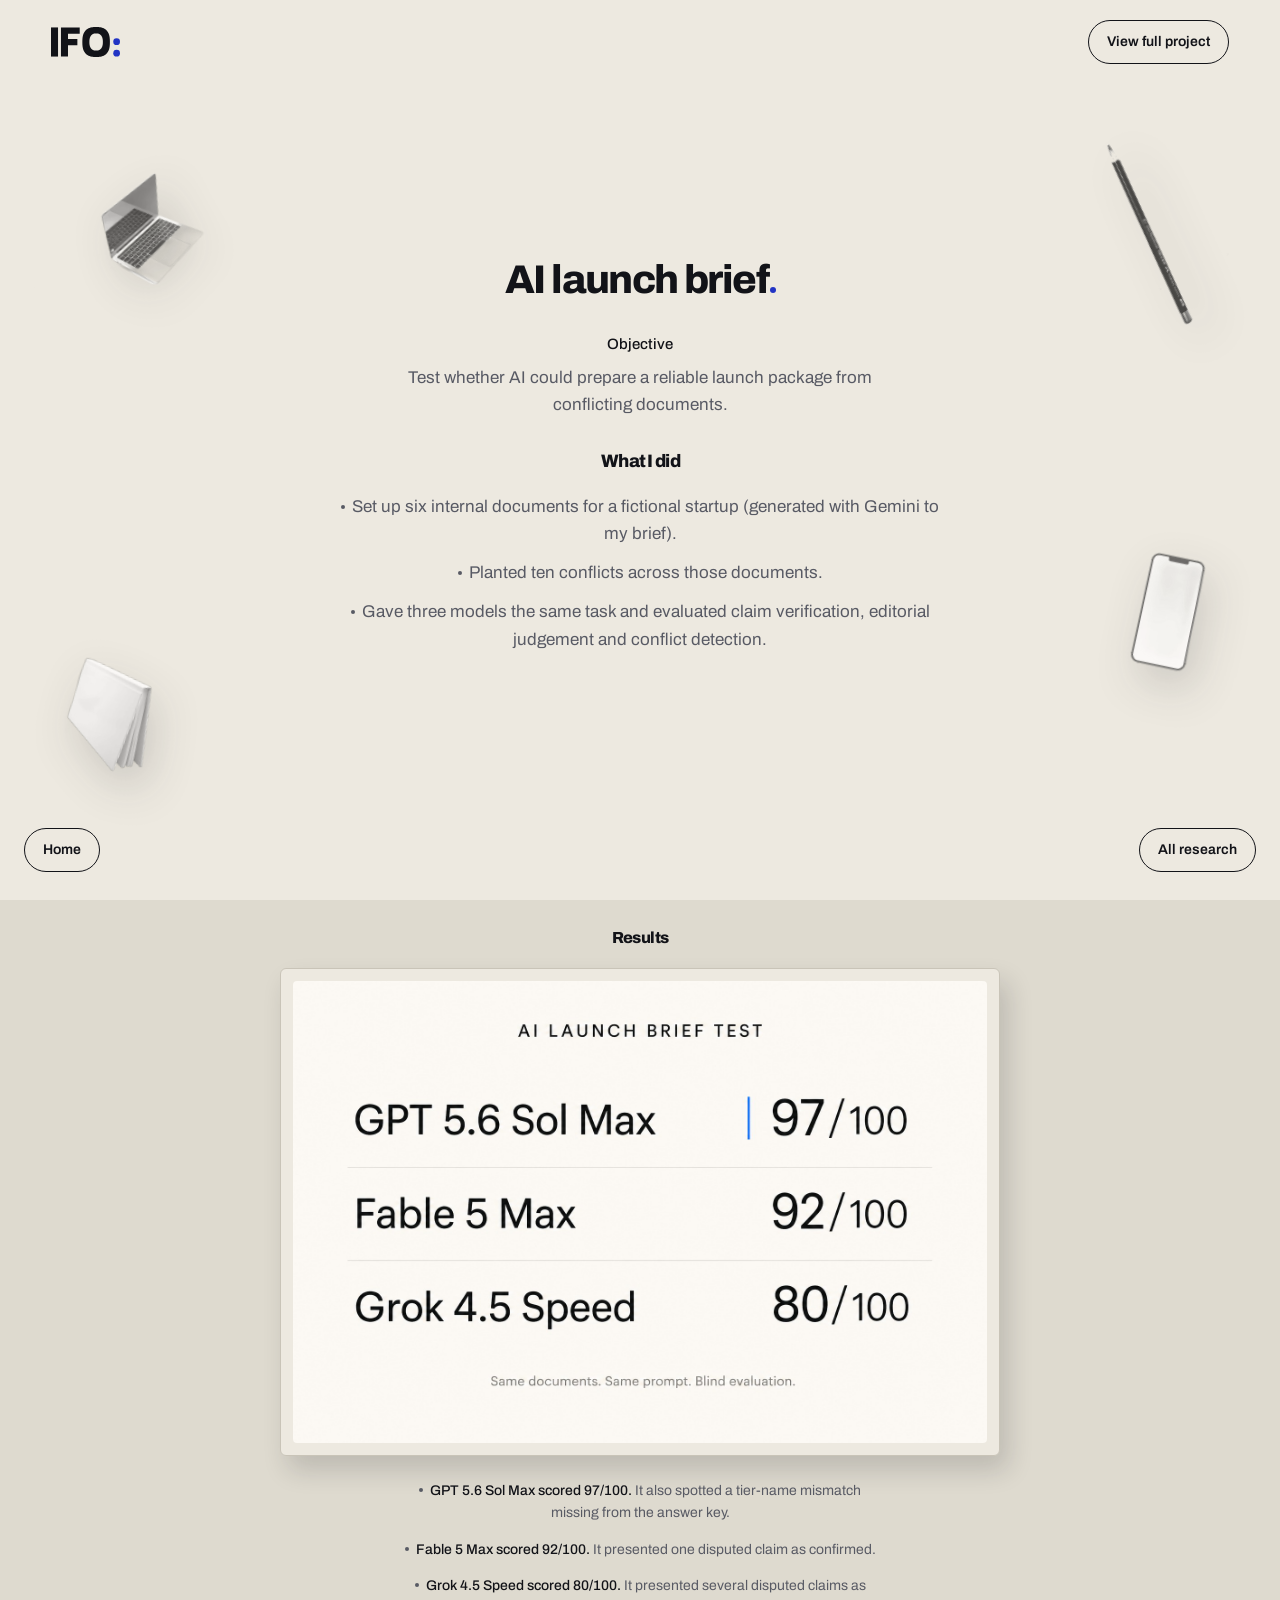
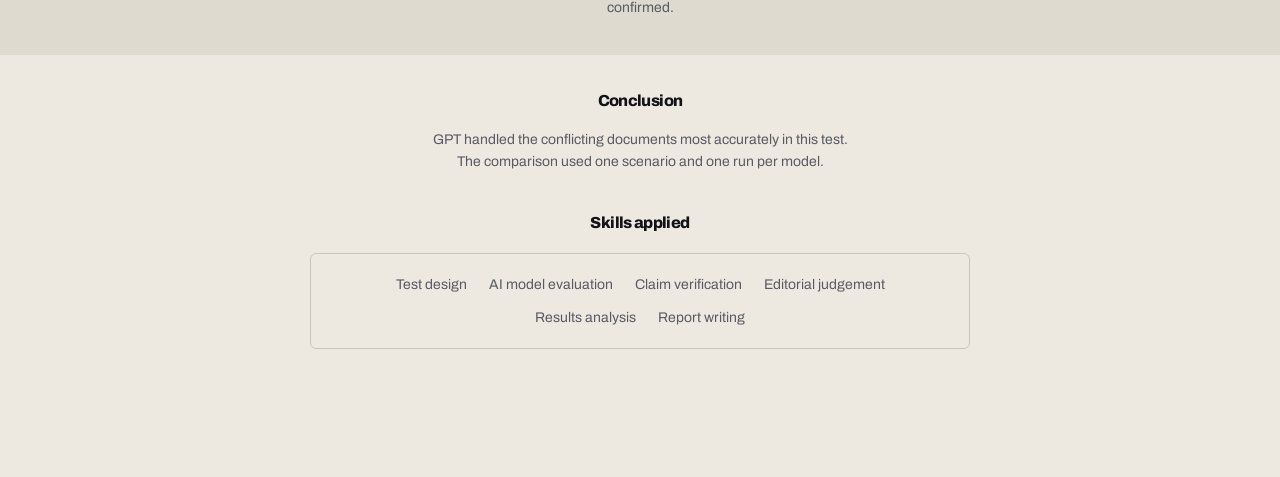
==== commit 2d5e2e72: "Clarify AI launch brief method: documents generated to brief, evaluation designed and run by Israel " ====
--- a/ai-launch-brief.html
+++ b/ai-launch-brief.html
@@ -471,7 +471,7 @@
         <div class="lb-method" aria-labelledby="lb-method-title">
           <h2 class="lb-heading" id="lb-method-title" data-motion="heading">What I did</h2>
           <ul class="lb-setup" role="list">
-            <li data-motion="lift">Created six internal documents for a fictional startup.</li>
+            <li data-motion="lift">Set up six internal documents for a fictional startup (generated with Gemini to my brief).</li>
             <li data-motion="lift" style="--lb-delay: 60ms">Planted ten conflicts across those documents.</li>
             <li data-motion="lift" style="--lb-delay: 120ms">Gave three models the same task and evaluated claim verification, editorial judgement and conflict detection.</li>
           </ul>
--- a/ifo-float.css
+++ b/ifo-float.css
@@ -2,7 +2,7 @@
 .ifo-floaters{position:fixed;inset:0;overflow:hidden;pointer-events:none;z-index:0}
 .ifo-floaters + *,body > .hub,#ifo-content-strategy,#ifo-launch-brief,#ifo-unabyss-review,#ifo-quso-review{position:relative;z-index:1}
 #ifo-content-strategy,#ifo-launch-brief,#ifo-unabyss-review,#ifo-quso-review{background:transparent!important}
-.ifo-fl{position:absolute;width:var(--w);height:auto;opacity:.38;filter:blur(1.4px) drop-shadow(8px 14px 18px rgba(18,19,24,.16));
+.ifo-fl{position:absolute;width:calc(var(--w)*1.1);height:auto;opacity:.7;filter:blur(.4px) drop-shadow(10px 16px 20px rgba(18,19,24,.22));
   transform:rotate(var(--r));will-change:transform}
 @media (prefers-reduced-motion:no-preference){.ifo-fl{animation:ifo-zero-g var(--dur) ease-in-out var(--delay) infinite}}
 @keyframes ifo-zero-g{
@@ -12,6 +12,10 @@
   100%{transform:translate(0,0) rotate(var(--r))}
 }
 @media (max-width:759px){
-  .ifo-fl{opacity:.3;filter:blur(1.2px);width:calc(var(--w)*.48)}
+  .ifo-fl{opacity:.24;filter:blur(1px) drop-shadow(6px 10px 12px rgba(18,19,24,.18));width:calc(var(--w)*.56)}
   .ifo-fl.m-hide{display:none}
 }
+
+/* phones: full strength in the gaps, fades only while text is passing over it */
+.ifo-fl{transition:opacity .45s ease}
+@media (max-width:759px){.ifo-fl.dim{opacity:.06}}
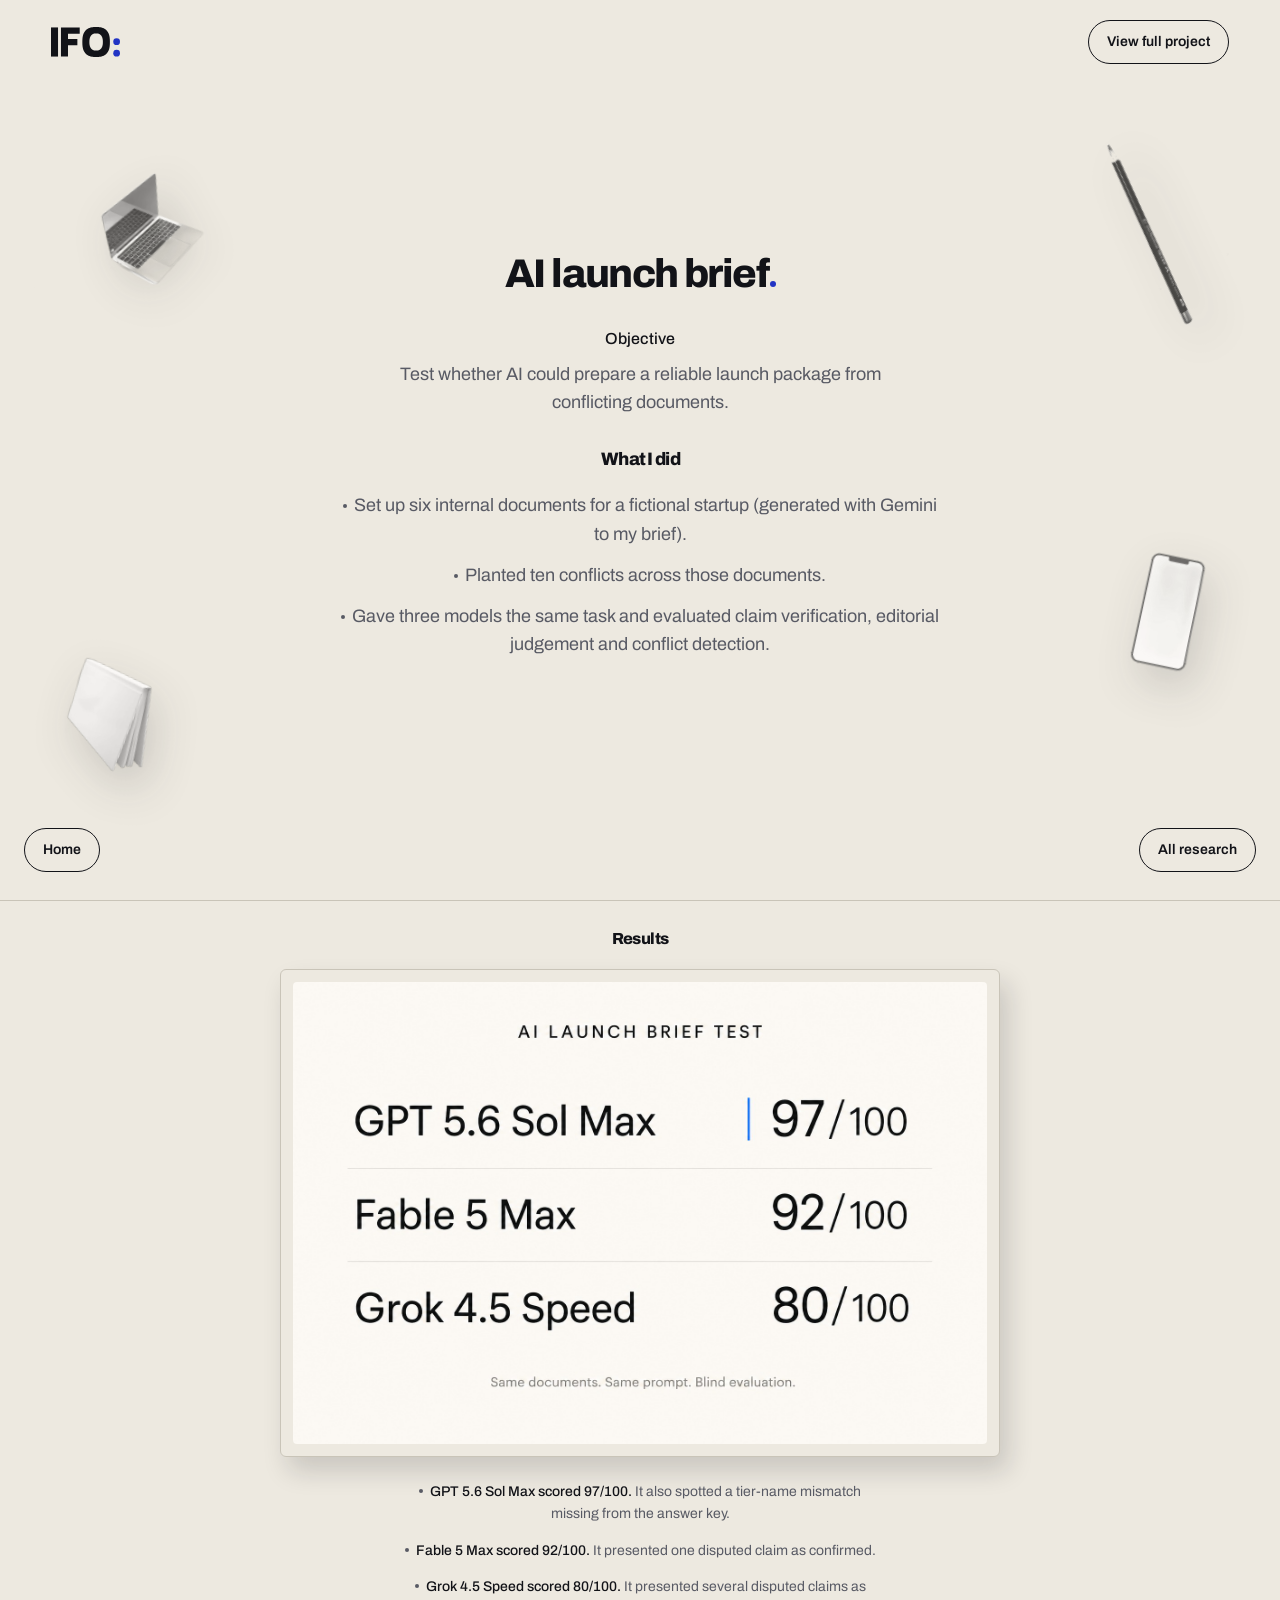
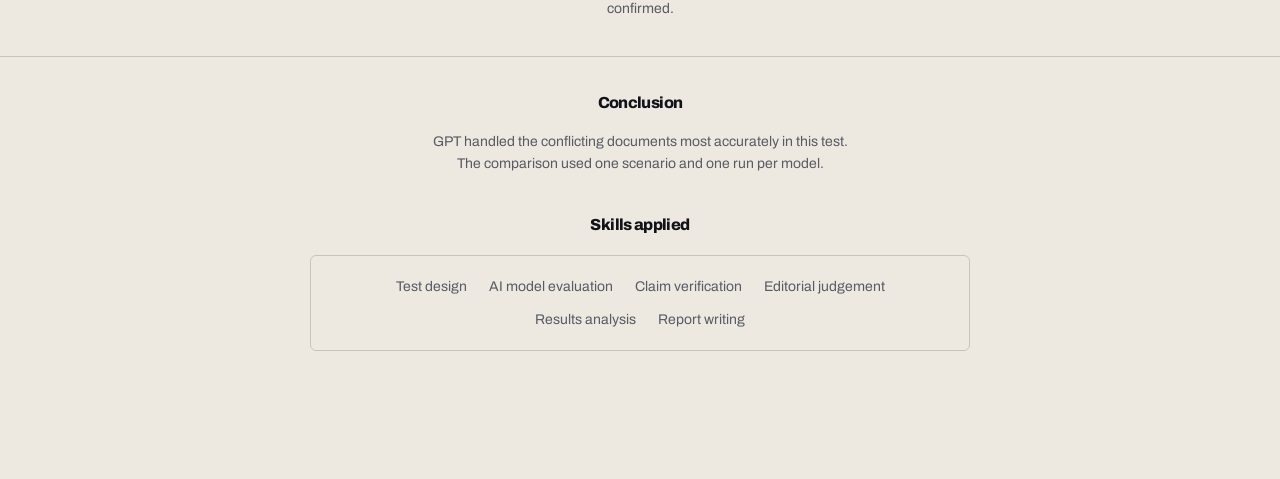
==== commit f633be37: "Shared base system (5 colour tokens, type and spacing scales); 44px tap targets; consistent focus ri" ====
--- a/ai-launch-brief.html
+++ b/ai-launch-brief.html
@@ -40,14 +40,14 @@
 
 body {
   margin: 0;
-  background: #fafafa;
+  background: #EDE9E0;
 }
 
 #ifo-launch-brief {
-  --lb-page: #fafafa;
-  --lb-band: #eff1f1;
-  --lb-ink: #171717;
-  --lb-muted: #626262;
+  --lb-page: #EDE9E0;
+  --lb-band: var(--band);
+  --lb-ink: #121318;
+  --lb-muted: #585A64;
   --lb-border: rgba(24, 24, 24, 0.12);
   --lb-glass: rgba(255, 255, 255, 0.69);
   --lb-ease: cubic-bezier(0.16, 1, 0.3, 1);
@@ -142,7 +142,7 @@
 
 #ifo-launch-brief .lb-objective h2 {
   margin: 0;
-  font-size: 15px;
+  font-size: 16px;
   font-weight: 500;
 }
 
@@ -304,7 +304,7 @@
 }
 
 #ifo-launch-brief a:focus-visible {
-  outline: 3px solid #737d83;
+  outline: 3px solid #121318;
   outline-offset: 4px;
 }
 
@@ -409,7 +409,7 @@
 
   #ifo-launch-brief .lb-objective,
   #ifo-launch-brief .lb-setup {
-    font-size: 17px;
+    font-size: 18px;
   }
 
   #ifo-launch-brief .lb-results {
@@ -449,6 +449,7 @@
 </style>
 <link rel="stylesheet" href="ifo-theme.css">
 <link rel="stylesheet" href="ifo-float.css">
+<link rel="stylesheet" href="ifo-base.css">
 </head>
 <body>
   <div id="ifo-launch-brief">
--- a/ifo-theme.css
+++ b/ifo-theme.css
@@ -3,7 +3,7 @@
    flat rounded controls and the ballpoint blue as the one accent. */
 
 #ifo-content-strategy, #ifo-launch-brief, #ifo-unabyss-review, #ifo-quso-review {
-  --ifo-paper: #EDE9E0; --ifo-fold: #DEDACF; --ifo-ink: #121318; --ifo-muted: #585A64;
+  --ifo-paper: #EDE9E0; --ifo-fold: var(--band); --ifo-ink: #121318; --ifo-muted: #585A64;
   --ifo-rule: #C9C4B8; --ifo-ballpoint: #2234C4;
 }
 #ifo-content-strategy { --cs-page: var(--ifo-paper); --cs-band: var(--ifo-fold); --cs-ink: var(--ifo-ink); --cs-muted: var(--ifo-muted); --cs-border: var(--ifo-rule); --cs-glass: var(--ifo-paper); }
@@ -45,9 +45,9 @@
 }
 @media (hover: hover) {
   :is(.cs-link, .lb-link, .ur-link, .qr-link):hover { transform: none !important; background: transparent !important; }
-  :is(.cs-link, .lb-link, .ur-link, .qr-link):hover::before { width: 8px; margin-right: 10px; transform: scale(1); }
+  :is(.cs-link, .lb-link, .ur-link, .qr-link):hover::before { width: 8px; margin-right: 8px; transform: scale(1); }
 }
-:is(.cs-link, .lb-link, .ur-link, .qr-link):active { transform: scale(.96) !important; background: #DEDACF !important; }
+:is(.cs-link, .lb-link, .ur-link, .qr-link):active { transform: scale(.96) !important; background: var(--band) !important; }
 
 /* screenshot and image frames: real UI gets the 6px card radius, no glass */
 :is(.cs-image-frame, .lb-image-frame, .ur-image-frame, .qr-image-frame, .mv-frame) {
@@ -73,3 +73,18 @@
 :is(#ifo-content-strategy, #ifo-launch-brief, #ifo-unabyss-review, #ifo-quso-review) p a {
   text-decoration-color: #2234C4; text-decoration-thickness: 2px; text-underline-offset: 3px;
 }
+
+/* calm buttons: no hover dot, just a quiet fill */
+:is(.cs-link, .lb-link, .ur-link, .qr-link)::before { content: none !important; display: none !important; }
+@media (hover: hover) {
+  :is(.cs-link, .lb-link, .ur-link, .qr-link):hover { background: var(--paper-hover) !important; }
+}
+
+/* section bands: no solid fill, so the floating objects never get sliced by a band edge; a hairline keeps the rhythm */
+:is(.cs-band, .ur-band, .qr-band, .lb-band) {
+  background: transparent !important;
+  border-top: 1px solid var(--ifo-rule); border-bottom: 1px solid var(--ifo-rule);
+}
+/* outline buttons sit on solid paper so text scrolling behind them never shows through */
+:is(.cs-link, .lb-link, .ur-link, .qr-link) { background: #EDE9E0 !important; }
+@media (hover: hover) { :is(.cs-link, .lb-link, .ur-link, .qr-link):hover { background: var(--paper-hover) !important; } }
--- a/ifo-base.css
+++ b/ifo-base.css
@@ -0,0 +1,39 @@
+/* IFO: base system, shared by every page.
+   Five colour tokens, one type scale, one spacing scale. Everything else is derived from these. */
+:root{
+  /* colour: the five tokens */
+  --ink:#121318;
+  --paper:#EDE9E0;
+  --ballpoint:#2234C4;
+  --muted:#585A64;
+  --line:#C9C4B8;
+  /* derived from the tokens, not new colours */
+  --ballpoint-on-ink:#8C98FF;                                   /* the same blue, lifted for dark backgrounds */
+  --band:color-mix(in srgb,var(--ink) 7%,var(--paper));
+  --paper-hover:color-mix(in srgb,var(--ink) 5%,var(--paper));
+  --ink-hover:color-mix(in srgb,var(--paper) 10%,var(--ink));
+
+  /* type scale (px): small text to section headings; display headings use clamp() */
+  --fs-xs:11px; --fs-s:12px; --fs-sm:13px; --fs-m:14px; --fs-ml:16px; --fs-l:18px; --fs-xl:20px; --fs-2xl:24px; --fs-3xl:30px;
+
+  /* spacing scale (px), on a 4px grid */
+  --sp-1:4px; --sp-2:8px; --sp-3:12px; --sp-4:16px; --sp-5:20px; --sp-6:24px; --sp-7:28px; --sp-8:32px; --sp-10:40px; --sp-14:56px; --sp-16:64px;
+}
+
+/* keyboard focus: one clear ring everywhere */
+:where(a,button,[role="tab"],[tabindex]:not([tabindex="-1"])):focus-visible{outline:2px solid var(--ink)!important;outline-offset:3px!important;border-radius:6px}
+
+/* tap targets: at least 44px */
+.mv-tab,.hub-tabs [role="tab"]{min-height:44px!important}
+:is(.logo,.cs-logo,.hub-logo,.ur-logo,.qr-logo,.lb-logo){position:relative}
+:is(.logo,.cs-logo,.hub-logo,.ur-logo,.qr-logo,.lb-logo)::after{content:"";position:absolute;left:-8px;right:-8px;top:50%;height:44px;transform:translateY(-50%)}
+
+/* reduced motion: no movement, content still appears */
+@media (prefers-reduced-motion:reduce){
+  *,*::before,*::after{animation-duration:.01ms!important;animation-delay:0s!important;animation-iteration-count:1!important;transition-duration:.01ms!important;scroll-behavior:auto!important}
+}
+/* home: main buttons, work list and the email link */
+.pill{min-height:44px!important;display:inline-flex!important;align-items:center}
+.work-link{min-height:44px!important}
+.contact-mail{position:relative;display:inline-block}
+.contact-mail::after{content:"";position:absolute;left:-6px;right:-6px;top:50%;height:44px;transform:translateY(-50%)}
